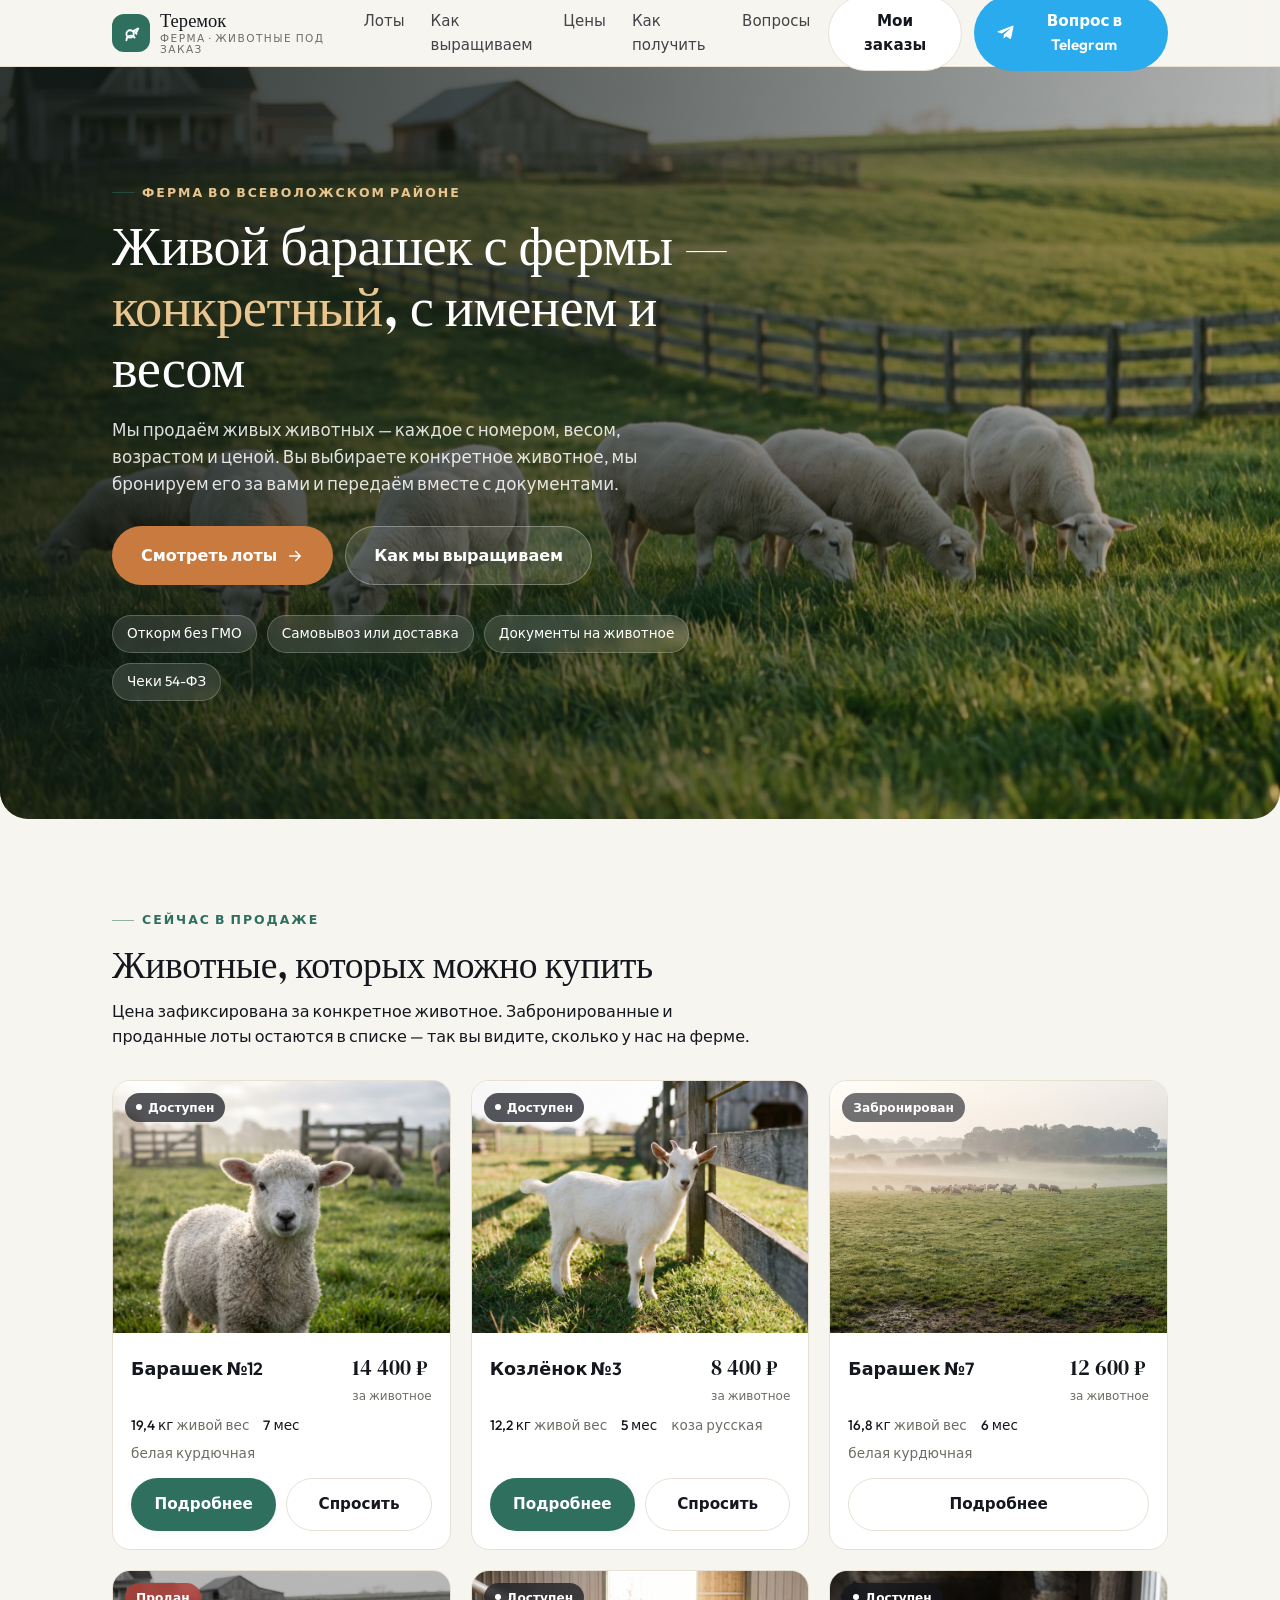
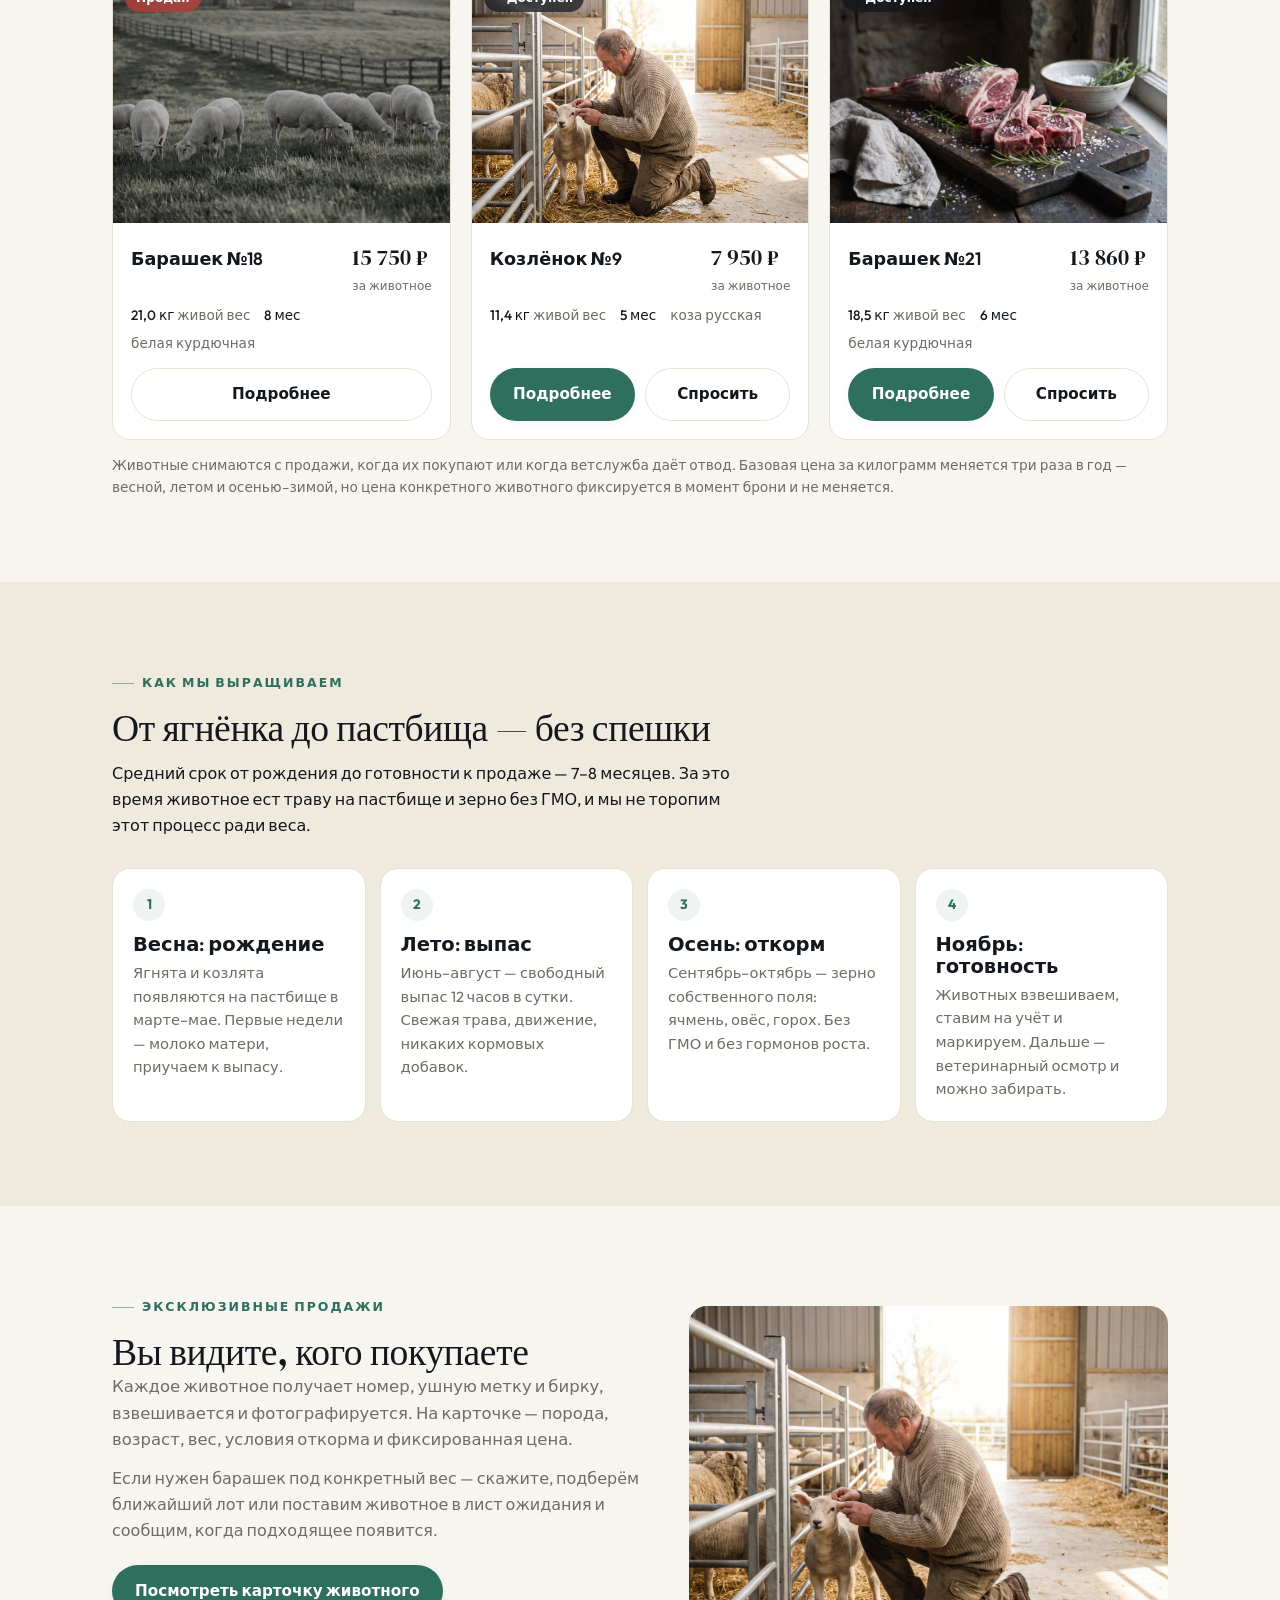
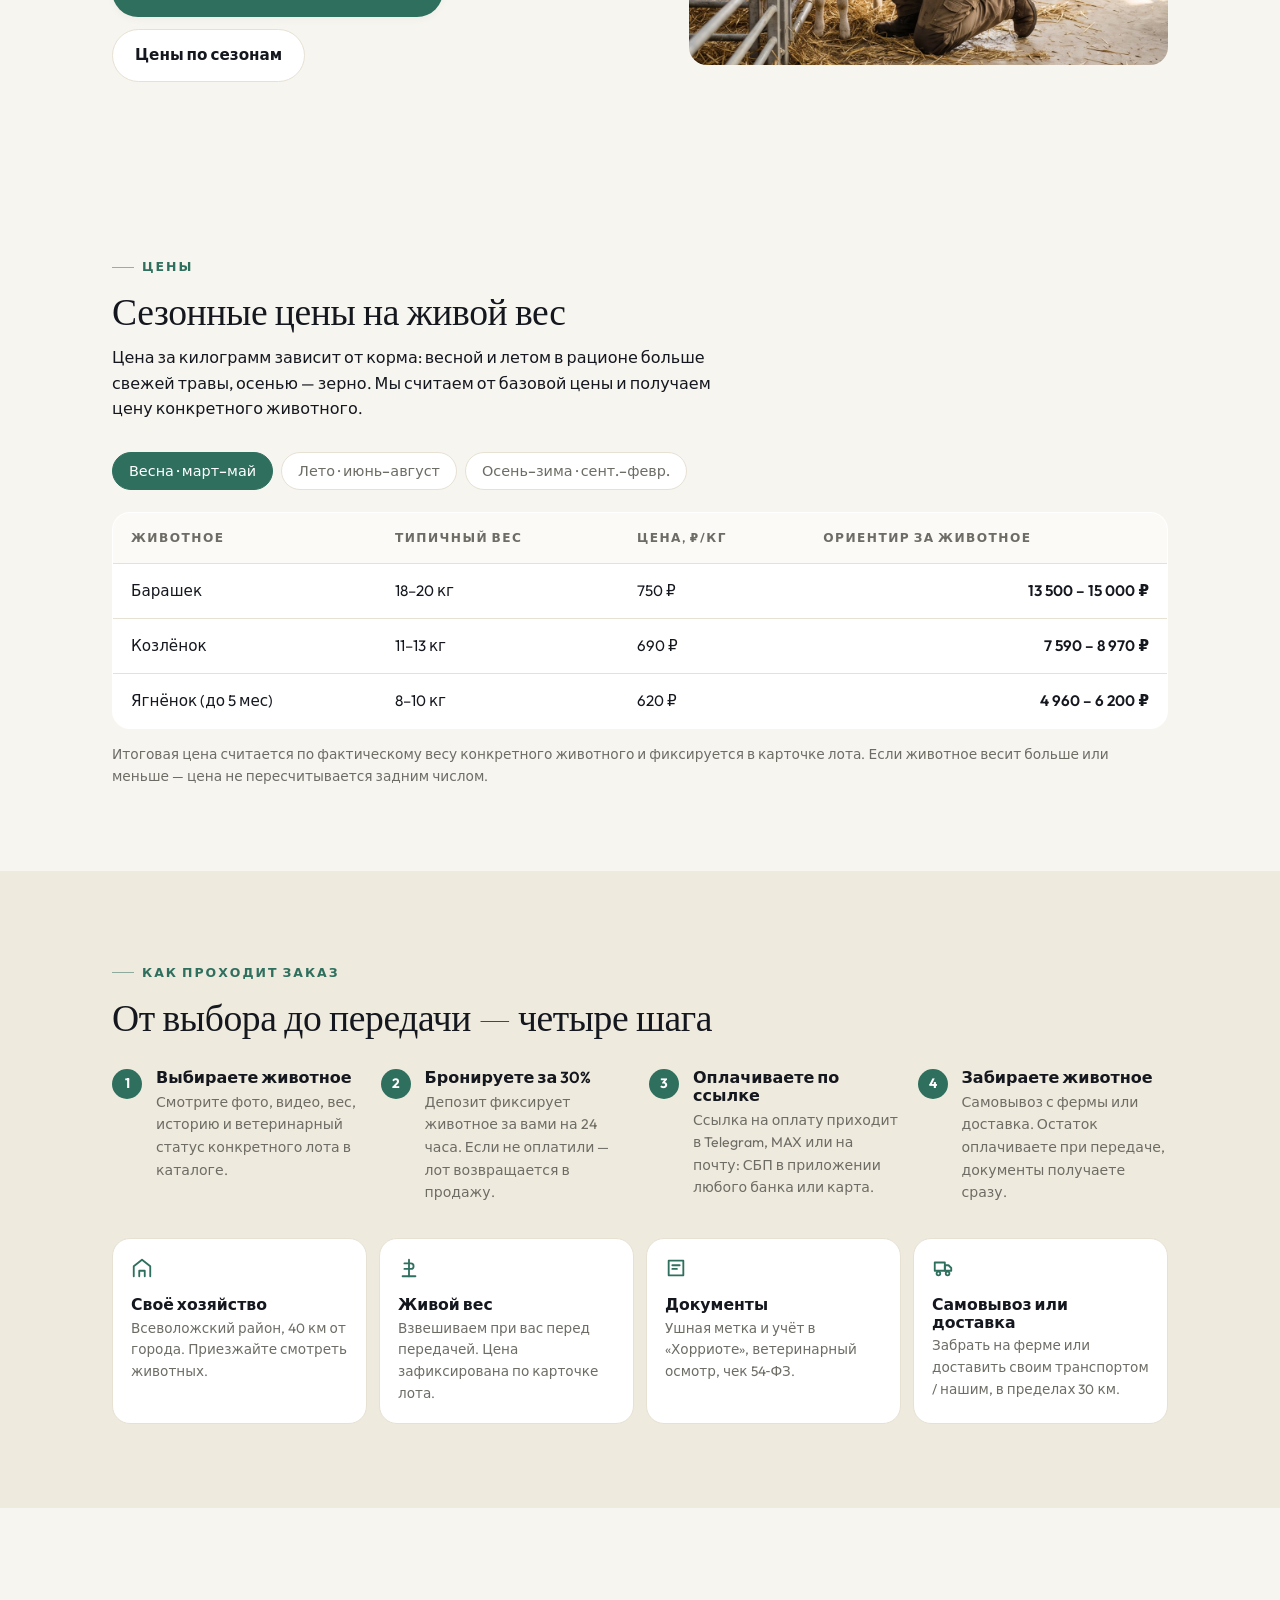
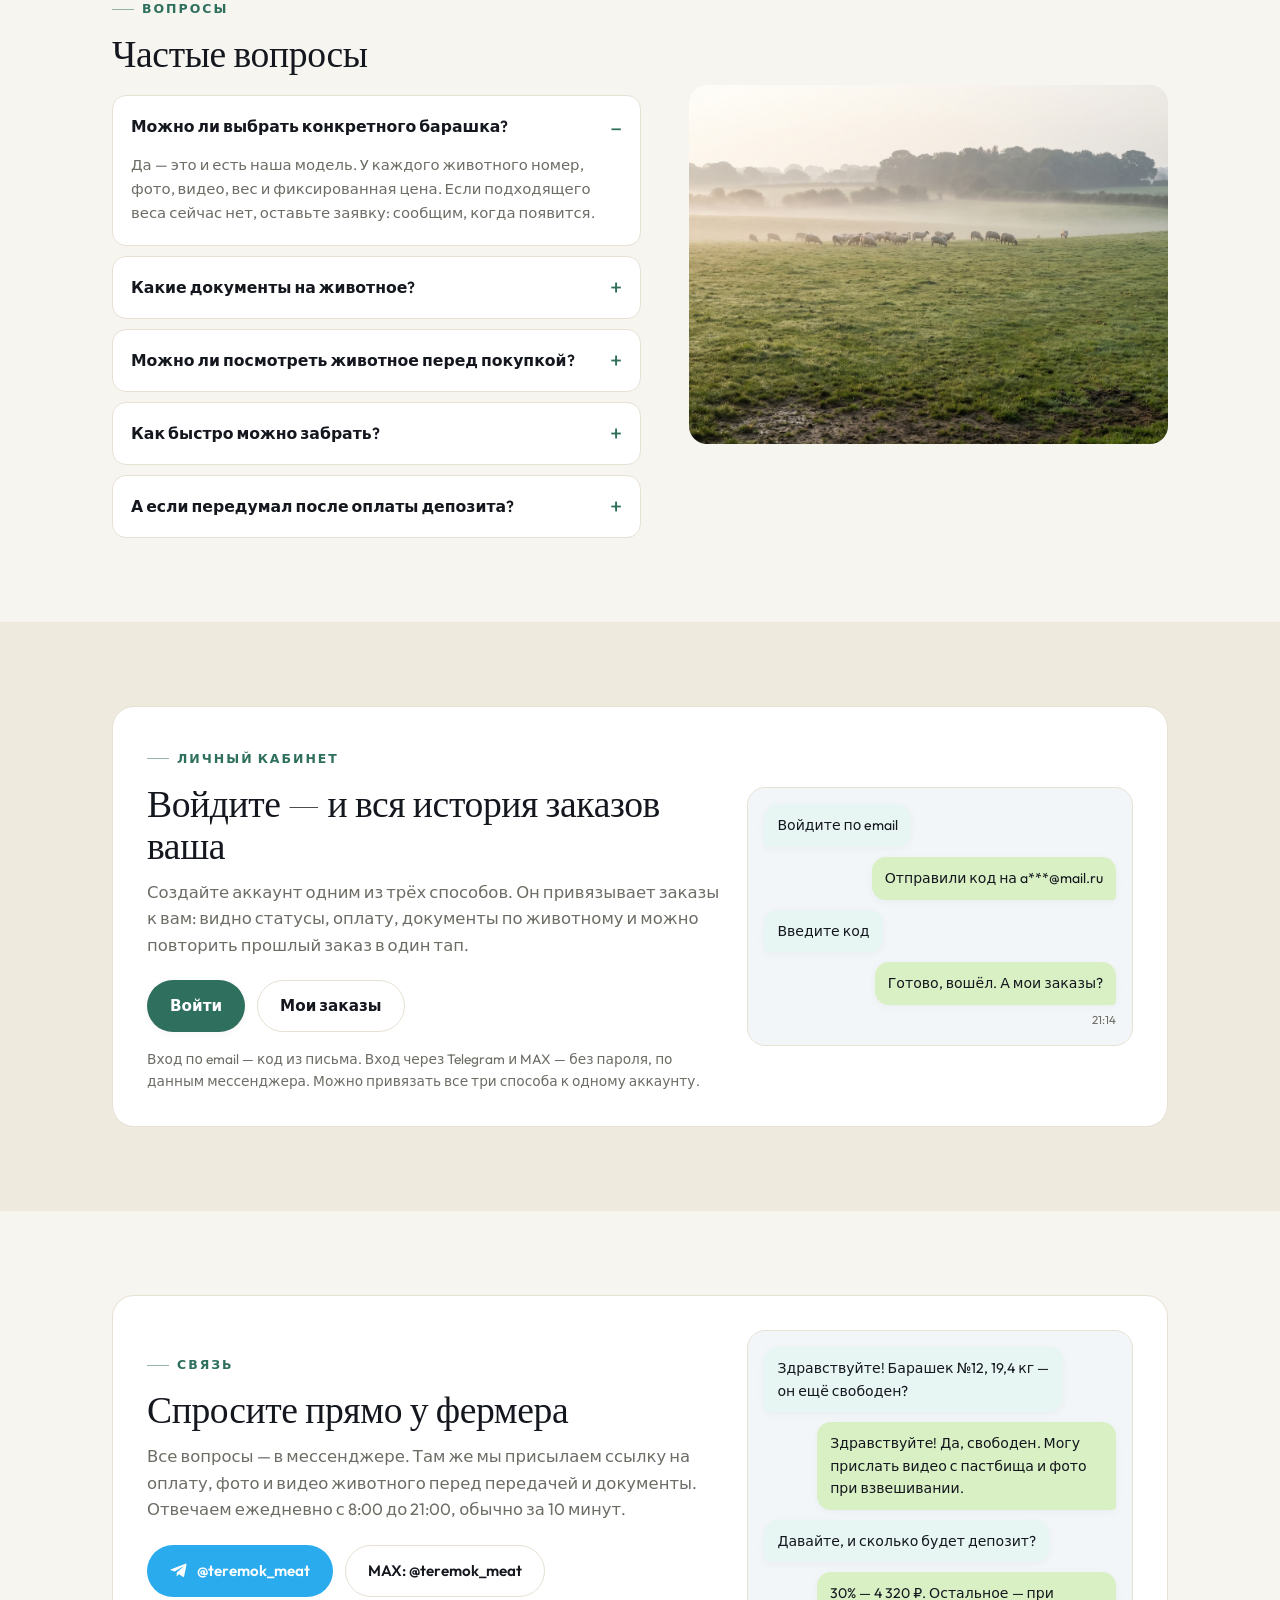
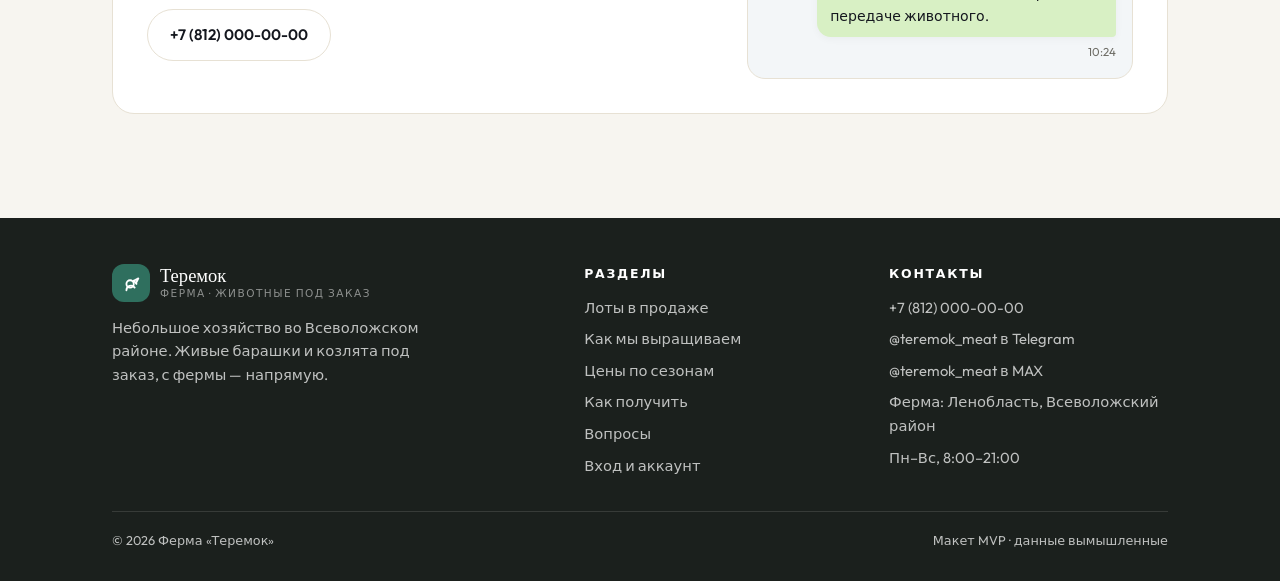
==== index.html @ ca298b1c "chore: старт проекта «Ферма Теремок» - клиентский макет MVP v0.2: витрина живых животных, карточка л" ====
<!DOCTYPE html>
<html lang="ru">
<head>
<meta charset="utf-8">
<meta name="viewport" content="width=device-width, initial-scale=1">
<title>Ферма «Теремок» — живые барашки и козлята под заказ</title>
<link rel="preconnect" href="https://fonts.googleapis.com">
<link rel="preconnect" href="https://fonts.gstatic.com" crossorigin>
<link href="https://fonts.googleapis.com/css2?family=DM+Serif+Display&family=Outfit:wght@400;500;600;700&display=swap" rel="stylesheet">
<link rel="stylesheet" href="assets/styles.css">
</head>
<body>

<header class="header">
  <div class="container header__inner">
    <a class="logo" href="index.html">
      <span class="logo__mark">
        <svg viewBox="0 0 24 24" fill="none" stroke="currentColor" stroke-width="2" stroke-linecap="round" stroke-linejoin="round"><path d="M7 20a5 5 0 0 1 9-3"/><path d="M11 17a4 4 0 1 0 0-8 4 4 0 0 0 0 8Z"/><path d="M15 9.5 20 7l-2 4"/><path d="M15 9.5 18 13"/></svg>
      </span>
      <span class="logo__text">Теремок<span>ферма · животные под заказ</span></span>
    </a>
    <nav class="nav">
      <a href="#lots">Лоты</a>
      <a href="#how">Как выращиваем</a>
      <a href="#prices">Цены</a>
      <a href="#delivery">Как получить</a>
      <a href="#faq">Вопросы</a>
    </nav>
    <div class="header__cta">
      <a class="btn btn-outline" href="account.html">Мои заказы</a>
      <a class="btn btn-tg" href="#tg">
        <svg viewBox="0 0 24 24" fill="currentColor"><path d="M21.9 4.3 18.8 19c-.2 1-.9 1.3-1.8.8l-4.9-3.6-2.4 2.3c-.3.3-.5.5-1 .5l.4-4.9 8.9-8c.4-.3-.1-.5-.6-.2L6.2 12.7 1.4 11c-1-.3-1-1 .2-1.5l19-7.3c.9-.3 1.6.2 1.3 2.1Z"/></svg>
        Вопрос в Telegram
      </a>
    </div>
    <button class="burger" id="burger" aria-label="Меню">
      <svg viewBox="0 0 24 24" fill="none" stroke="currentColor" stroke-width="2" stroke-linecap="round"><path d="M4 7h16M4 12h16M4 17h16"/></svg>
    </button>
  </div>
  <div class="mobile-nav" id="mobileNav">
    <div class="container">
      <a href="#lots">Лоты</a>
      <a href="#how">Как выращиваем</a>
      <a href="#prices">Цены</a>
      <a href="#delivery">Как получить</a>
      <a href="#faq">Вопросы</a>
      <a href="login.html">Войти</a>
      <a href="account.html">Мои заказы</a>
      <a class="btn btn-tg btn-block" href="#tg">Задать вопрос в Telegram</a>
    </div>
  </div>
</header>

<section class="hero">
  <img class="hero__img" src="assets/hero-pasture.jpg" alt="Отара на пастбище в золотой час">
  <div class="container">
    <div class="hero__inner">
      <span class="eyebrow" style="color:#e9c58f">Ферма во Всеволожском районе</span>
      <h1>Живой барашек с фермы — <em>конкретный</em>, с именем и весом</h1>
      <p>Мы продаём живых животных — каждое с номером, весом, возрастом и ценой. Вы выбираете конкретное животное, мы бронируем его за вами и передаём вместе с документами.</p>
      <div class="hero__actions">
        <a class="btn btn-terra btn-lg" href="#lots">
          Смотреть лоты
          <svg viewBox="0 0 24 24" fill="none" stroke="currentColor" stroke-width="2" stroke-linecap="round" stroke-linejoin="round"><path d="M5 12h14M13 6l6 6-6 6"/></svg>
        </a>
        <a class="btn btn-outline btn-lg" style="background:rgba(255,255,255,.12);border-color:rgba(255,255,255,.3);color:#fff" href="#how">Как мы выращиваем</a>
      </div>
      <div class="hero__facts">
        <span class="hero__fact">Откорм без ГМО</span>
        <span class="hero__fact">Самовывоз или доставка</span>
        <span class="hero__fact">Документы на животное</span>
        <span class="hero__fact">Чеки 54-ФЗ</span>
      </div>
    </div>
  </div>
</section>

<section class="section" id="lots">
  <div class="container">
    <div class="section-head">
      <span class="eyebrow">Сейчас в продаже</span>
      <h2>Животные, которых можно купить</h2>
      <p>Цена зафиксирована за конкретное животное. Забронированные и проданные лоты остаются в списке — так вы видите, сколько у нас на ферме.</p>
    </div>

    <div class="lots">
      <!-- Лот 1 -->
      <article class="lot-card">
        <div class="lot-card__media">
          <img src="assets/lot-lamb.jpg" alt="Барашек №12 на пастбище" loading="lazy">
          <span class="badge badge--dark"><span class="badge__dot"></span>Доступен</span>
        </div>
        <div class="lot-card__body">
          <div class="lot-card__title">
            <h3>Барашек №12</h3>
            <div class="lot-card__price">14 400 ₽<small>за животное</small></div>
          </div>
          <div class="lot-card__meta">
            <span><b>19,4 кг</b> живой вес</span>
            <span><b>7 мес</b></span>
            <span>белая курдючная</span>
          </div>
          <div class="lot-card__foot">
            <a class="btn btn-primary" href="lot.html">Подробнее</a>
            <a class="btn btn-outline" href="#tg">Спросить</a>
          </div>
        </div>
      </article>

      <!-- Лот 2 -->
      <article class="lot-card">
        <div class="lot-card__media">
          <img src="assets/lot-goat.jpg" alt="Козлёнок №3 у забора" loading="lazy">
          <span class="badge badge--dark"><span class="badge__dot"></span>Доступен</span>
        </div>
        <div class="lot-card__body">
          <div class="lot-card__title">
            <h3>Козлёнок №3</h3>
            <div class="lot-card__price">8 400 ₽<small>за животное</small></div>
          </div>
          <div class="lot-card__meta">
            <span><b>12,2 кг</b> живой вес</span>
            <span><b>5 мес</b></span>
            <span>коза русская</span>
          </div>
          <div class="lot-card__foot">
            <a class="btn btn-primary" href="lot.html">Подробнее</a>
            <a class="btn btn-outline" href="#tg">Спросить</a>
          </div>
        </div>
      </article>

      <!-- Лот 3 -->
      <article class="lot-card">
        <div class="lot-card__media">
          <img src="assets/farm-landscape.jpg" alt="Отара вдали на пастбище" loading="lazy">
          <span class="badge badge--dark" style="background:rgba(20,23,30,.6)">Забронирован</span>
        </div>
        <div class="lot-card__body">
          <div class="lot-card__title">
            <h3>Барашек №7</h3>
            <div class="lot-card__price">12 600 ₽<small>за животное</small></div>
          </div>
          <div class="lot-card__meta">
            <span><b>16,8 кг</b> живой вес</span>
            <span><b>6 мес</b></span>
            <span>белая курдючная</span>
          </div>
          <div class="lot-card__foot">
            <a class="btn btn-outline" href="lot.html">Подробнее</a>
          </div>
        </div>
      </article>

      <!-- Лот 4 -->
      <article class="lot-card is-sold">
        <div class="lot-card__media">
          <img src="assets/hero-pasture.jpg" alt="Отара на закате" loading="lazy">
          <span class="badge badge--dark" style="background:rgba(176,64,58,.85)">Продан</span>
        </div>
        <div class="lot-card__body">
          <div class="lot-card__title">
            <h3>Барашек №18</h3>
            <div class="lot-card__price">15 750 ₽<small>за животное</small></div>
          </div>
          <div class="lot-card__meta">
            <span><b>21,0 кг</b> живой вес</span>
            <span><b>8 мес</b></span>
            <span>белая курдючная</span>
          </div>
          <div class="lot-card__foot">
            <a class="btn btn-outline" href="lot.html">Подробнее</a>
          </div>
        </div>
      </article>

      <!-- Лот 5 -->
      <article class="lot-card">
        <div class="lot-card__media">
          <img src="assets/farmer-barn.jpg" alt="Проверка козлёнка в загоне" loading="lazy">
          <span class="badge badge--dark"><span class="badge__dot"></span>Доступен</span>
        </div>
        <div class="lot-card__body">
          <div class="lot-card__title">
            <h3>Козлёнок №9</h3>
            <div class="lot-card__price">7 950 ₽<small>за животное</small></div>
          </div>
          <div class="lot-card__meta">
            <span><b>11,4 кг</b> живой вес</span>
            <span><b>5 мес</b></span>
            <span>коза русская</span>
          </div>
          <div class="lot-card__foot">
            <a class="btn btn-primary" href="lot.html">Подробнее</a>
            <a class="btn btn-outline" href="#tg">Спросить</a>
          </div>
        </div>
      </article>

      <!-- Лот 6 -->
      <article class="lot-card">
        <div class="lot-card__media">
          <img src="assets/meat-cuts.jpg" alt="Стадо на выпасе у водопоя" loading="lazy">
          <span class="badge badge--dark"><span class="badge__dot"></span>Доступен</span>
        </div>
        <div class="lot-card__body">
          <div class="lot-card__title">
            <h3>Барашек №21</h3>
            <div class="lot-card__price">13 860 ₽<small>за животное</small></div>
          </div>
          <div class="lot-card__meta">
            <span><b>18,5 кг</b> живой вес</span>
            <span><b>6 мес</b></span>
            <span>белая курдючная</span>
          </div>
          <div class="lot-card__foot">
            <a class="btn btn-primary" href="lot.html">Подробнее</a>
            <a class="btn btn-outline" href="#tg">Спросить</a>
          </div>
        </div>
      </article>
    </div>

    <p class="price-note">Животные снимаются с продажи, когда их покупают или когда ветслужба даёт отвод. Базовая цена за килограмм меняется три раза в год — весной, летом и осенью–зимой, но цена конкретного животного фиксируется в момент брони и не меняется.</p>
  </div>
</section>

<section class="section" id="how" style="background:var(--cream-deep)">
  <div class="container">
    <div class="section-head">
      <span class="eyebrow">Как мы выращиваем</span>
      <h2>От ягнёнка до пастбища — без спешки</h2>
      <p>Средний срок от рождения до готовности к продаже — 7–8 месяцев. За это время животное ест траву на пастбище и зерно без ГМО, и мы не торопим этот процесс ради веса.</p>
    </div>

    <div class="steps">
      <div class="step">
        <div class="step__num">1</div>
        <h3>Весна: рождение</h3>
        <p>Ягнята и козлята появляются на пастбище в марте–мае. Первые недели — молоко матери, приучаем к выпасу.</p>
      </div>
      <div class="step">
        <div class="step__num">2</div>
        <h3>Лето: выпас</h3>
        <p>Июнь–август — свободный выпас 12 часов в сутки. Свежая трава, движение, никаких кормовых добавок.</p>
      </div>
      <div class="step">
        <div class="step__num">3</div>
        <h3>Осень: откорм</h3>
        <p>Сентябрь–октябрь — зерно собственного поля: ячмень, овёс, горох. Без ГМО и без гормонов роста.</p>
      </div>
      <div class="step">
        <div class="step__num">4</div>
        <h3>Ноябрь: готовность</h3>
        <p>Животных взвешиваем, ставим на учёт и маркируем. Дальше — ветеринарный осмотр и можно забирать.</p>
      </div>
    </div>
  </div>
</section>

<section class="section">
  <div class="container split">
    <div>
      <span class="eyebrow">Эксклюзивные продажи</span>
      <h2>Вы видите, кого покупаете</h2>
      <p class="lead">Каждое животное получает номер, ушную метку и бирку, взвешивается и фотографируется. На карточке — порода, возраст, вес, условия откорма и фиксированная цена.</p>
      <p class="muted">Если нужен барашек под конкретный вес — скажите, подберём ближайший лот или поставим животное в лист ожидания и сообщим, когда подходящее появится.</p>
      <div style="display:flex;gap:12px;flex-wrap:wrap;margin-top:22px">
        <a class="btn btn-primary" href="lot.html">Посмотреть карточку животного</a>
        <a class="btn btn-outline" href="#prices">Цены по сезонам</a>
      </div>
    </div>
    <div class="split--media">
      <img src="assets/farmer-barn.jpg" alt="Проверка животного в загоне">
    </div>
  </div>
</section>

<section class="section" id="prices">
  <div class="container">
    <div class="section-head">
      <span class="eyebrow">Цены</span>
      <h2>Сезонные цены на живой вес</h2>
      <p>Цена за килограмм зависит от корма: весной и летом в рационе больше свежей травы, осенью — зерно. Мы считаем от базовой цены и получаем цену конкретного животного.</p>
    </div>

    <div class="seasons" role="tablist">
      <button role="tab" aria-selected="true" data-season="spring">Весна · март–май</button>
      <button role="tab" aria-selected="false" data-season="summer">Лето · июнь–август</button>
      <button role="tab" aria-selected="false" data-season="winter">Осень–зима · сент.–февр.</button>
    </div>

    <table class="price-table" id="priceTable">
      <thead>
        <tr><th>Животное</th><th>Типичный вес</th><th>Цена, ₽/кг</th><th>Ориентир за животное</th></tr>
      </thead>
      <tbody></tbody>
    </table>
    <p class="price-note">Итоговая цена считается по фактическому весу конкретного животного и фиксируется в карточке лота. Если животное весит больше или меньше — цена не пересчитывается задним числом.</p>
  </div>
</section>

<section class="section" id="delivery" style="background:var(--cream-deep)">
  <div class="container">
    <div class="section-head">
      <span class="eyebrow">Как проходит заказ</span>
      <h2>От выбора до передачи — четыре шага</h2>
    </div>
    <div class="order-steps">
      <div class="ostep">
        <h3>Выбираете животное</h3>
        <p>Смотрите фото, видео, вес, историю и ветеринарный статус конкретного лота в каталоге.</p>
      </div>
      <div class="ostep">
        <h3>Бронируете за 30%</h3>
        <p>Депозит фиксирует животное за вами на 24 часа. Если не оплатили — лот возвращается в продажу.</p>
      </div>
      <div class="ostep">
        <h3>Оплачиваете по ссылке</h3>
        <p>Ссылка на оплату приходит в Telegram, MAX или на почту: СБП в приложении любого банка или карта.</p>
      </div>
      <div class="ostep">
        <h3>Забираете животное</h3>
        <p>Самовывоз с фермы или доставка. Остаток оплачиваете при передаче, документы получаете сразу.</p>
      </div>
    </div>

    <div class="features" style="margin-top:34px">
      <div class="feature">
        <svg viewBox="0 0 24 24" fill="none" stroke="currentColor" stroke-width="2" stroke-linecap="round" stroke-linejoin="round"><path d="M3 21V10l9-7 9 7v11"/><path d="M9 21v-6h6v6"/></svg>
        <h3>Своё хозяйство</h3>
        <p>Всеволожский район, 40 км от города. Приезжайте смотреть животных.</p>
      </div>
      <div class="feature">
        <svg viewBox="0 0 24 24" fill="none" stroke="currentColor" stroke-width="2" stroke-linecap="round" stroke-linejoin="round"><path d="M12 3v18M7 7h7a3 3 0 0 1 0 6H7"/><path d="M5 21h14"/></svg>
        <h3>Живой вес</h3>
        <p>Взвешиваем при вас перед передачей. Цена зафиксирована по карточке лота.</p>
      </div>
      <div class="feature">
        <svg viewBox="0 0 24 24" fill="none" stroke="currentColor" stroke-width="2" stroke-linecap="round" stroke-linejoin="round"><path d="M4 4h16v16H4z"/><path d="M8 9h8M8 13h5"/></svg>
        <h3>Документы</h3>
        <p>Ушная метка и учёт в «Хорриоте», ветеринарный осмотр, чек 54‑ФЗ.</p>
      </div>
      <div class="feature">
        <svg viewBox="0 0 24 24" fill="none" stroke="currentColor" stroke-width="2" stroke-linecap="round" stroke-linejoin="round"><path d="M3 6h11v9H3z"/><path d="M14 9h4l3 3v3h-7z"/><circle cx="7" cy="18" r="2"/><circle cx="17" cy="18" r="2"/></svg>
        <h3>Самовывоз или доставка</h3>
        <p>Забрать на ферме или доставить своим транспортом / нашим, в пределах 30 км.</p>
      </div>
    </div>
  </div>
</section>

<section class="section" id="faq">
  <div class="container split">
    <div>
      <span class="eyebrow">Вопросы</span>
      <h2>Частые вопросы</h2>
      <div class="faq" style="margin-top:20px">
        <details open>
          <summary>Можно ли выбрать конкретного барашка?</summary>
          <p>Да — это и есть наша модель. У каждого животного номер, фото, видео, вес и фиксированная цена. Если подходящего веса сейчас нет, оставьте заявку: сообщим, когда появится.</p>
        </details>
        <details>
          <summary>Какие документы на животное?</summary>
          <p>Ушная метка и запись в системе «Хорриот» — это обязательный учёт. Дополнительно оформляем ветеринарные сопроводительные документы, если они нужны именно вам: при продаже юридическому лицу или при перевозке. Всё готовим заранее и выдаём вместе с животным.</p>
        </details>
        <details>
          <summary>Можно ли посмотреть животное перед покупкой?</summary>
          <p>Да, и мы это советуем. Приезжайте на ферму во Всеволожском районе или попросите видео с боков и с весами — пришлём в Telegram или MAX.</p>
        </details>
        <details>
          <summary>Как быстро можно забрать?</summary>
          <p>Обычно животное готово к передаче в течение 2–3 дней после брони. Если нужен конкретный день, договариваемся заранее при оформлении.</p>
        </details>
        <details>
          <summary>А если передумал после оплаты депозита?</summary>
          <p>Депозит возвращается полностью, если животное не передано в согласованный срок. Если передумал раньше — просто не оплачивайте депозит, броня снимется через 24 часа.</p>
        </details>
      </div>
    </div>
    <div class="split--media">
      <img src="assets/farm-landscape.jpg" alt="Отара на пастбище">
    </div>
  </div>
</section>

<section class="section" id="login" style="background:var(--cream-deep)">
  <div class="container">
    <div class="tg-card">
      <div>
        <span class="eyebrow">Личный кабинет</span>
        <h2>Войдите — и вся история заказов ваша</h2>
        <p class="lead" style="margin-top:12px">Создайте аккаунт одним из трёх способов. Он привязывает заказы к вам: видно статусы, оплату, документы по животному и можно повторить прошлый заказ в один тап.</p>
        <div style="display:flex;gap:12px;flex-wrap:wrap;margin-top:22px">
          <a class="btn btn-primary" href="login.html">Войти</a>
          <a class="btn btn-outline" href="account.html">Мои заказы</a>
        </div>
        <p class="small muted" style="margin-top:16px">Вход по email — код из письма. Вход через Telegram и MAX — без пароля, по данным мессенджера. Можно привязать все три способа к одному аккаунту.</p>
      </div>
      <div class="tg-chat">
        <div class="tg-bubble tg-bubble--in">Войдите по email</div>
        <div class="tg-bubble tg-bubble--out">Отправили код на a***@mail.ru</div>
        <div class="tg-bubble tg-bubble--in">Введите код</div>
        <div class="tg-bubble tg-bubble--out">Готово, вошёл. А мои заказы?</div>
        <div class="tg-chat__time">21:14</div>
      </div>
    </div>
  </div>
</section>

<section class="section" id="tg">
  <div class="container">
    <div class="tg-card">
      <div>
        <span class="eyebrow">Связь</span>
        <h2>Спросите прямо у фермера</h2>
        <p class="lead" style="margin-top:12px">Все вопросы — в мессенджере. Там же мы присылаем ссылку на оплату, фото и видео животного перед передачей и документы. Отвечаем ежедневно с 8:00 до 21:00, обычно за 10 минут.</p>
        <div style="display:flex;gap:12px;flex-wrap:wrap;margin-top:22px">
          <a class="btn btn-tg" href="#">
            <svg viewBox="0 0 24 24" fill="currentColor"><path d="M21.9 4.3 18.8 19c-.2 1-.9 1.3-1.8.8l-4.9-3.6-2.4 2.3c-.3.3-.5.5-1 .5l.4-4.9 8.9-8c.4-.3-.1-.5-.6-.2L6.2 12.7 1.4 11c-1-.3-1-1 .2-1.5l19-7.3c.9-.3 1.6.2 1.3 2.1Z"/></svg>
            @teremok_meat
          </a>
          <a class="btn btn-outline" href="#">MAX: @teremok_meat</a>
          <a class="btn btn-outline" href="tel:+78120000000">+7 (812) 000-00-00</a>
        </div>
      </div>
      <div class="tg-chat">
        <div class="tg-bubble tg-bubble--in">Здравствуйте! Барашек №12, 19,4 кг — он ещё свободен?</div>
        <div class="tg-bubble tg-bubble--out">Здравствуйте! Да, свободен. Могу прислать видео с пастбища и фото при взвешивании.</div>
        <div class="tg-bubble tg-bubble--in">Давайте, и сколько будет депозит?</div>
        <div class="tg-bubble tg-bubble--out">30% — 4 320 ₽. Остальное — при передаче животного.</div>
        <div class="tg-chat__time">10:24</div>
      </div>
    </div>
  </div>
</section>

<footer class="footer">
  <div class="container">
    <div class="footer__grid">
      <div>
        <div class="logo" style="margin-bottom:14px">
          <span class="logo__mark">
            <svg viewBox="0 0 24 24" fill="none" stroke="currentColor" stroke-width="2" stroke-linecap="round" stroke-linejoin="round"><path d="M7 20a5 5 0 0 1 9-3"/><path d="M11 17a4 4 0 1 0 0-8 4 4 0 0 0 0 8Z"/><path d="M15 9.5 20 7l-2 4"/><path d="M15 9.5 18 13"/></svg>
          </span>
          <span class="logo__text">Теремок<span>ферма · животные под заказ</span></span>
        </div>
        <p style="max-width:34ch;font-size:.92rem">Небольшое хозяйство во Всеволожском районе. Живые барашки и козлята под заказ, с фермы — напрямую.</p>
      </div>
      <div>
        <h4>Разделы</h4>
        <ul>
          <li><a href="#lots">Лоты в продаже</a></li>
          <li><a href="#how">Как мы выращиваем</a></li>
          <li><a href="#prices">Цены по сезонам</a></li>
          <li><a href="#delivery">Как получить</a></li>
          <li><a href="#faq">Вопросы</a></li>
          <li><a href="login.html">Вход и аккаунт</a></li>
        </ul>
      </div>
      <div>
        <h4>Контакты</h4>
        <ul>
          <li><a href="tel:+78120000000">+7 (812) 000-00-00</a></li>
          <li><a href="#tg">@teremok_meat в Telegram</a></li>
          <li><a href="#tg">@teremok_meat в MAX</a></li>
          <li>Ферма: Ленобласть, Всеволожский район</li>
          <li>Пн–Вс, 8:00–21:00</li>
        </ul>
      </div>
    </div>
    <div class="footer__bottom">
      <span>© 2026 Ферма «Теремок»</span>
      <span>Макет MVP · данные вымышленные</span>
    </div>
  </div>
</footer>

<script src="assets/app.js"></script>
</body>
</html>
---- assets/styles.css ----
/* Ферма «Теремок» — клиентский макет MVP */

:root {
  --cream: #f7f5f0;
  --cream-deep: #efeade;
  --paper: #ffffff;
  --ink: #14171e;
  --muted: #6d6c65;
  --line: #e7e1d4;
  --green: #2f6f5e;
  --green-ink: #245748;
  --green-soft: rgba(47, 111, 94, 0.08);
  --terra: #c97b3f;
  --terra-soft: rgba(201, 123, 63, 0.12);
  --red: #b0403a;
  --red-soft: rgba(176, 64, 58, 0.1);
  --radius: 18px;
  --shadow-sm: 0 2px 8px rgba(20, 23, 30, 0.04);
  --shadow-md: 0 10px 30px -12px rgba(20, 23, 30, 0.18);
  --font: "Outfit", ui-sans-serif, system-ui, sans-serif;
  --serif: "DM Serif Display", Georgia, serif;
}

* { box-sizing: border-box; }

html { -webkit-text-size-adjust: 100%; scroll-behavior: smooth; }

body {
  margin: 0;
  background: var(--cream);
  color: var(--ink);
  font-family: var(--font);
  font-size: 16px;
  line-height: 1.6;
  overflow-x: hidden;
}

img { max-width: 100%; display: block; }

a { color: inherit; text-decoration: none; }

h1, h2, h3 { font-family: var(--serif); font-weight: 400; line-height: 1.12; margin: 0; letter-spacing: -0.01em; }
h1 { font-size: clamp(2rem, 5.2vw, 3.4rem); }
h2 { font-size: clamp(1.55rem, 3.4vw, 2.35rem); }
h3 { font-size: 1.22rem; font-family: var(--font); font-weight: 600; letter-spacing: 0; }

p { margin: 0 0 14px; }
p:last-child { margin-bottom: 0; }

.container { width: 100%; max-width: 1120px; margin: 0 auto; padding: 0 20px; }
@media (min-width: 768px) { .container { padding: 0 32px; } }

.section { padding: 52px 0; }
@media (min-width: 768px) { .section { padding: 84px 0; } }
.section--tight { padding: 34px 0; }

.eyebrow {
  display: inline-flex; align-items: center; gap: 8px;
  font-size: 0.78rem; letter-spacing: 0.16em; text-transform: uppercase;
  color: var(--green); font-weight: 600; margin-bottom: 14px;
}
.eyebrow::before { content: ""; width: 22px; height: 1px; background: var(--green); opacity: 0.5; }

.lead { color: var(--muted); font-size: 1.03rem; max-width: 58ch; }
.muted { color: var(--muted); }
.small { font-size: 0.86rem; }

.section-head { max-width: 640px; margin-bottom: 30px; }
.section-head p { margin-top: 12px; }

/* ---------- Кнопки ---------- */
.btn {
  display: inline-flex; align-items: center; justify-content: center; gap: 9px;
  padding: 13px 22px; border-radius: 999px; border: 1px solid transparent;
  font-family: var(--font); font-size: 0.95rem; font-weight: 600;
  cursor: pointer; transition: all 0.2s ease; text-align: center;
}
.btn svg { width: 18px; height: 18px; flex: none; }
.btn-primary { background: var(--green); color: #fff; box-shadow: var(--shadow-sm); }
.btn-primary:hover { background: var(--green-ink); transform: translateY(-1px); box-shadow: var(--shadow-md); }
.btn-terra { background: var(--terra); color: #fff; }
.btn-terra:hover { background: #b06d38; transform: translateY(-1px); }
.btn-outline { border-color: var(--line); background: var(--paper); color: var(--ink); }
.btn-outline:hover { border-color: var(--green); color: var(--green); }
.btn-tg { background: #2AABEE; color: #fff; }
.btn-tg:hover { background: #1d93d4; transform: translateY(-1px); }
.btn-lg { padding: 16px 28px; font-size: 1rem; }
.btn-block { width: 100%; }
.btn:disabled { opacity: 0.45; cursor: not-allowed; transform: none !important; }

/* ---------- Шапка ---------- */
.header {
  position: sticky; top: 0; z-index: 60;
  background: rgba(247, 245, 240, 0.88);
  backdrop-filter: blur(12px);
  border-bottom: 1px solid var(--line);
}
.header__inner { display: flex; align-items: center; gap: 18px; height: 66px; }
.logo { display: flex; align-items: center; gap: 10px; margin-right: auto; }
.logo__mark {
  width: 38px; height: 38px; border-radius: 12px; flex: none;
  background: var(--green); color: #fff; display: grid; place-items: center;
}
.logo__mark svg { width: 22px; height: 22px; }
.logo__text { font-family: var(--serif); font-size: 1.16rem; line-height: 1; }
.logo__text span { display: block; font-family: var(--font); font-size: 0.66rem; letter-spacing: 0.14em; text-transform: uppercase; color: var(--muted); margin-top: 3px; }
.nav { display: none; gap: 26px; font-size: 0.94rem; font-weight: 500; }
.nav a { color: var(--ink); opacity: 0.8; transition: opacity 0.2s; }
.nav a:hover { opacity: 1; color: var(--green); }
.header__cta { display: none; }
.burger {
  display: grid; place-items: center; width: 42px; height: 42px;
  border-radius: 12px; border: 1px solid var(--line); background: var(--paper); cursor: pointer;
}
.burger svg { width: 20px; height: 20px; }
@media (min-width: 900px) {
  .nav { display: flex; }
  .header__cta { display: flex; align-items: center; gap: 12px; }
  .burger { display: none; }
}
.mobile-nav { display: none; border-top: 1px solid var(--line); background: var(--cream); padding: 10px 0 18px; }
.mobile-nav.open { display: block; }
.mobile-nav a { display: block; padding: 11px 0; font-weight: 500; border-bottom: 1px solid var(--line); }
.mobile-nav .btn { margin-top: 14px; }

/* ---------- Hero ---------- */
.hero { position: relative; overflow: hidden; border-radius: 0 0 28px 28px; }
.hero__img { position: absolute; inset: 0; width: 100%; height: 100%; object-fit: cover; }
.hero::after {
  content: ""; position: absolute; inset: 0;
  background: linear-gradient(100deg, rgba(12, 20, 17, 0.86) 0%, rgba(12, 20, 17, 0.62) 45%, rgba(12, 20, 17, 0.25) 100%);
}
.hero__inner { position: relative; z-index: 2; padding: 74px 0 84px; max-width: 660px; color: #fff; }
.hero h1 { color: #fff; }
.hero h1 em { font-style: normal; color: #e9c58f; }
.hero p { color: rgba(255, 255, 255, 0.86); font-size: 1.05rem; margin: 18px 0 28px; max-width: 50ch; }
.hero__actions { display: flex; flex-wrap: wrap; gap: 12px; }
.hero__facts { display: flex; flex-wrap: wrap; gap: 10px; margin-top: 30px; }
.hero__fact {
  background: rgba(255, 255, 255, 0.12); border: 1px solid rgba(255, 255, 255, 0.22);
  padding: 7px 14px; border-radius: 999px; font-size: 0.85rem; backdrop-filter: blur(6px);
}
@media (min-width: 768px) { .hero__inner { padding: 108px 0 118px; } }

/* ---------- Карточки лотов ---------- */
.lots { display: grid; gap: 20px; grid-template-columns: 1fr; }
@media (min-width: 620px) { .lots { grid-template-columns: repeat(2, 1fr); } }
@media (min-width: 980px) { .lots { grid-template-columns: repeat(3, 1fr); } }

.lot-card {
  background: var(--paper); border: 1px solid var(--line); border-radius: var(--radius);
  overflow: hidden; display: flex; flex-direction: column;
  transition: transform 0.2s ease, box-shadow 0.2s ease;
}
.lot-card:hover { transform: translateY(-4px); box-shadow: var(--shadow-md); }
.lot-card__media { position: relative; aspect-ratio: 4 / 3; background: var(--cream-deep); overflow: hidden; }
.lot-card__media img { width: 100%; height: 100%; object-fit: cover; }
.lot-card__body { padding: 18px; display: flex; flex-direction: column; gap: 10px; flex: 1; }
.lot-card__title { display: flex; align-items: baseline; justify-content: space-between; gap: 12px; }
.lot-card__title h3 { font-size: 1.1rem; }
.lot-card__price { font-family: var(--serif); font-size: 1.35rem; white-space: nowrap; }
.lot-card__price small { font-family: var(--font); font-size: 0.75rem; color: var(--muted); display: block; text-align: right; }
.lot-card__meta { display: flex; flex-wrap: wrap; gap: 6px 14px; font-size: 0.85rem; color: var(--muted); }
.lot-card__meta b { color: var(--ink); font-weight: 500; }
.lot-card__foot { margin-top: auto; padding-top: 4px; display: flex; align-items: center; gap: 10px; }
.lot-card__foot .btn { flex: 1; }

.badge {
  display: inline-flex; align-items: center; gap: 6px;
  padding: 5px 11px; border-radius: 999px; font-size: 0.76rem; font-weight: 600;
  background: var(--green-soft); color: var(--green);
}
.badge--terra { background: var(--terra-soft); color: #9c5c26; }
.badge--muted { background: #efece4; color: var(--muted); }
.badge--red { background: var(--red-soft); color: var(--red); }
.badge--dark { background: rgba(20, 23, 30, 0.72); color: #fff; backdrop-filter: blur(4px); }
.badge__dot { width: 6px; height: 6px; border-radius: 50%; background: currentColor; }
.lot-card__media .badge { position: absolute; top: 12px; left: 12px; }
.lot-card__media .badge--dark { color: #fff; }

.lot-card.is-sold .lot-card__media img { filter: grayscale(0.85) brightness(0.72); }

/* ---------- Сезоны / прайс ---------- */
.seasons { display: flex; flex-wrap: wrap; gap: 8px; margin-bottom: 22px; }
.seasons button {
  border: 1px solid var(--line); background: var(--paper); color: var(--muted);
  padding: 9px 16px; border-radius: 999px; font-family: var(--font); font-size: 0.9rem;
  font-weight: 500; cursor: pointer; transition: all 0.2s;
}
.seasons button[aria-selected="true"] { background: var(--green); border-color: var(--green); color: #fff; }
.price-table { width: 100%; border-collapse: collapse; background: var(--paper); border-radius: var(--radius); overflow: hidden; border: 1px solid var(--line); }
.price-table th, .price-table td { text-align: left; padding: 15px 18px; border-bottom: 1px solid var(--line); font-size: 0.95rem; }
.price-table th { font-size: 0.76rem; letter-spacing: 0.12em; text-transform: uppercase; color: var(--muted); font-weight: 600; background: #fbfaf7; }
.price-table tr:last-child td { border-bottom: none; }
.price-table td:last-child { text-align: right; font-weight: 600; white-space: nowrap; }
.price-note { margin-top: 14px; font-size: 0.86rem; color: var(--muted); }

/* ---------- Как выращиваем (шаги) ---------- */
.steps { display: grid; gap: 14px; grid-template-columns: 1fr; counter-reset: step; }
@media (min-width: 640px) { .steps { grid-template-columns: repeat(2, 1fr); } }
@media (min-width: 980px) { .steps { grid-template-columns: repeat(4, 1fr); } }
.step {
  background: var(--paper); border: 1px solid var(--line); border-radius: var(--radius);
  padding: 20px; position: relative;
}
.step__num {
  width: 32px; height: 32px; border-radius: 50%; background: var(--green-soft); color: var(--green);
  display: grid; place-items: center; font-size: 0.85rem; font-weight: 700; margin-bottom: 12px;
}
.step h3 { margin-bottom: 6px; }
.step p { font-size: 0.92rem; color: var(--muted); }

/* ---------- Две колонки ---------- */
.split { display: grid; gap: 28px; grid-template-columns: 1fr; align-items: center; }
@media (min-width: 900px) { .split { grid-template-columns: 1.05fr 0.95fr; gap: 48px; } }
.split--media { border-radius: var(--radius); overflow: hidden; }
.split--media img { width: 100%; height: 100%; object-fit: cover; aspect-ratio: 4 / 3; }

/* ---------- Полоса-преимущества ---------- */
.features { display: grid; gap: 12px; grid-template-columns: repeat(2, 1fr); }
@media (min-width: 900px) { .features { grid-template-columns: repeat(4, 1fr); } }
.feature { background: var(--paper); border: 1px solid var(--line); border-radius: var(--radius); padding: 18px; }
.feature svg { width: 22px; height: 22px; color: var(--green); margin-bottom: 10px; }
.feature h3 { font-size: 0.98rem; margin-bottom: 4px; }
.feature p { font-size: 0.85rem; color: var(--muted); }

/* ---------- Как оформить заказ ---------- */
.order-steps { display: grid; gap: 18px; counter-reset: ostep; }
@media (min-width: 900px) { .order-steps { grid-template-columns: repeat(4, 1fr); } }
.ostep { position: relative; padding-left: 44px; }
.ostep::before {
  counter-increment: ostep; content: counter(ostep);
  position: absolute; left: 0; top: 0; width: 30px; height: 30px; border-radius: 50%;
  background: var(--green); color: #fff; display: grid; place-items: center; font-size: 0.85rem; font-weight: 700;
}
.ostep h3 { margin-bottom: 4px; font-size: 1rem; }
.ostep p { font-size: 0.88rem; color: var(--muted); }

/* ---------- FAQ ---------- */
.faq { display: grid; gap: 10px; }
.faq details {
  background: var(--paper); border: 1px solid var(--line); border-radius: 14px; padding: 4px 18px;
}
.faq summary {
  cursor: pointer; list-style: none; padding: 14px 0; font-weight: 600; font-size: 0.98rem;
  display: flex; align-items: center; justify-content: space-between; gap: 12px;
}
.faq summary::-webkit-details-marker { display: none; }
.faq summary::after { content: "+"; font-size: 1.4rem; color: var(--green); font-weight: 400; line-height: 1; }
.faq details[open] summary::after { content: "–"; }
.faq details p { padding-bottom: 16px; color: var(--muted); font-size: 0.93rem; }

/* ---------- Telegram CTA ---------- */
.tg-card {
  background: var(--paper); border: 1px solid var(--line); border-radius: 22px;
  padding: 26px; display: grid; gap: 22px; align-items: center;
}
@media (min-width: 860px) { .tg-card { grid-template-columns: 1.2fr 0.8fr; padding: 34px; } }
.tg-chat {
  background: #f3f6f8; border: 1px solid var(--line); border-radius: 18px; padding: 16px;
  display: flex; flex-direction: column; gap: 10px;
}
.tg-bubble { background: #fff; border-radius: 14px 14px 14px 4px; padding: 10px 13px; font-size: 0.88rem; max-width: 85%; box-shadow: var(--shadow-sm); }
.tg-bubble--in { background: #e7f5f3; align-self: flex-start; }
.tg-bubble--out { align-self: flex-end; background: #d8f0c4; border-radius: 14px 14px 4px 14px; }
.tg-chat__time { font-size: 0.72rem; color: var(--muted); align-self: flex-end; margin-top: -4px; }

/* ---------- Подвал ---------- */
.footer { background: #1b201d; color: rgba(255, 255, 255, 0.72); padding: 46px 0 30px; margin-top: 20px; }
.footer a { color: rgba(255, 255, 255, 0.72); }
.footer a:hover { color: #fff; }
.footer__grid { display: grid; gap: 26px; grid-template-columns: 1fr; }
@media (min-width: 780px) { .footer__grid { grid-template-columns: 1.6fr 1fr 1fr; } }
.footer h4 { font-family: var(--font); font-size: 0.78rem; letter-spacing: 0.14em; text-transform: uppercase; color: #fff; margin: 0 0 12px; }
.footer ul { list-style: none; margin: 0; padding: 0; display: grid; gap: 8px; font-size: 0.92rem; }
.footer .logo__text { color: #fff; }
.footer .logo__text span { color: rgba(255, 255, 255, 0.5); }
.footer__bottom { margin-top: 34px; padding-top: 18px; border-top: 1px solid rgba(255, 255, 255, 0.12); font-size: 0.8rem; display: flex; flex-wrap: wrap; gap: 12px; justify-content: space-between; }

/* ---------- Хлебные крошки ---------- */
.crumbs { display: flex; gap: 8px; font-size: 0.84rem; color: var(--muted); padding: 16px 0 0; flex-wrap: wrap; }
.crumbs a:hover { color: var(--green); }

/* ---------- Страница лота ---------- */
.lot-layout { display: grid; gap: 30px; grid-template-columns: 1fr; padding-top: 10px; }
@media (min-width: 940px) { .lot-layout { grid-template-columns: 1.15fr 0.85fr; gap: 44px; } }
.gallery__main { position: relative; border-radius: var(--radius); overflow: hidden; background: var(--cream-deep); aspect-ratio: 4 / 3; }
.gallery__main img { width: 100%; height: 100%; object-fit: cover; }
.gallery__thumbs { display: flex; gap: 10px; margin-top: 10px; }
.gallery__thumbs button {
  flex: 1; aspect-ratio: 4 / 3; border-radius: 12px; overflow: hidden; border: 2px solid transparent;
  background: var(--cream-deep); cursor: pointer; padding: 0;
}
.gallery__thumbs button[aria-current="true"] { border-color: var(--green); }
.gallery__thumbs img { width: 100%; height: 100%; object-fit: cover; }

.video-poster {
  position: relative; border-radius: var(--radius); overflow: hidden; margin-top: 22px;
  aspect-ratio: 16 / 9; background: var(--cream-deep); cursor: pointer;
}
.video-poster img { width: 100%; height: 100%; object-fit: cover; }
.video-poster__play {
  position: absolute; inset: 0; margin: auto; width: 66px; height: 66px; border-radius: 50%;
  background: rgba(255, 255, 255, 0.92); display: grid; place-items: center;
  box-shadow: var(--shadow-md); transition: transform 0.2s;
}
.video-poster:hover .video-poster__play { transform: scale(1.06); }
.video-poster__play svg { width: 26px; height: 26px; color: var(--green); margin-left: 3px; }
.video-poster__label { position: absolute; left: 14px; bottom: 14px; background: rgba(20, 23, 30, 0.72); color: #fff; padding: 5px 12px; border-radius: 999px; font-size: 0.8rem; }

.panel {
  background: var(--paper); border: 1px solid var(--line); border-radius: var(--radius);
  padding: 22px; box-shadow: var(--shadow-sm);
}
.panel--sticky { position: sticky; top: 86px; }
.price-big { font-family: var(--serif); font-size: 2.1rem; line-height: 1; }
.price-big small { font-family: var(--font); font-size: 0.85rem; color: var(--muted); display: block; margin-top: 6px; }
.kv { display: grid; grid-template-columns: 128px 1fr; row-gap: 11px; column-gap: 16px; margin: 20px 0; }
.kv dt { color: var(--muted); border-bottom: 1px dashed var(--line); padding-bottom: 8px; font-size: 0.9rem; }
.kv dd { margin: 0; border-bottom: 1px dashed var(--line); padding-bottom: 8px; font-size: 0.94rem; }
.note {
  background: var(--green-soft); border-radius: 12px; padding: 13px 16px; font-size: 0.88rem;
  color: var(--green-ink); display: flex; gap: 10px; align-items: flex-start;
}
.note svg { width: 18px; height: 18px; flex: none; margin-top: 2px; }
.note--terra { background: var(--terra-soft); color: #8a5222; }

/* ---------- Формы / чекаут ---------- */
.checkout { display: grid; gap: 26px; grid-template-columns: 1fr; align-items: start; }
@media (min-width: 940px) { .checkout { grid-template-columns: 1.5fr 0.9fr; gap: 34px; } }
.field { margin-bottom: 15px; }
.field label { display: block; font-size: 0.86rem; font-weight: 600; margin-bottom: 6px; }
.field .hint { font-weight: 400; color: var(--muted); }
.field input, .field select, .field textarea {
  width: 100%; padding: 12px 14px; border-radius: 12px; border: 1px solid var(--line);
  background: var(--paper); font-family: var(--font); font-size: 0.96rem; color: var(--ink);
  transition: border-color 0.2s, box-shadow 0.2s;
}
.field input:focus, .field select:focus, .field textarea:focus {
  outline: none; border-color: var(--green); box-shadow: 0 0 0 3px var(--green-soft);
}
.field textarea { min-height: 92px; resize: vertical; }
.row { display: grid; gap: 15px; grid-template-columns: 1fr; }
@media (min-width: 620px) { .row--2 { grid-template-columns: 1fr 1fr; } }

.choice { display: flex; gap: 12px; align-items: flex-start; padding: 14px; border: 1px solid var(--line); border-radius: 14px; background: var(--paper); cursor: pointer; margin-bottom: 10px; transition: border-color 0.2s, background 0.2s; }
/* перекрываем .field label по специфичности — вариант должен остаться flex-строкой */
.field label.choice { display: flex; gap: 12px; align-items: flex-start; padding: 14px; border: 1px solid var(--line); border-radius: 14px; background: var(--paper); cursor: pointer; margin-bottom: 10px; font-weight: 400; font-size: 1rem; color: var(--ink); transition: border-color 0.2s, background 0.2s; }
.field label.choice:hover { border-color: var(--green); }
.field label.choice:has(input:checked) { border-color: var(--green); background: var(--green-soft); }
.choice:hover { border-color: var(--green); }
.choice:has(input:checked) { border-color: var(--green); background: var(--green-soft); }
.choice input { margin-top: 3px; accent-color: var(--green); width: 18px; height: 18px; flex: none; }
.choice__body { flex: 1; min-width: 0; }
.choice__title { display: block; font-weight: 600; font-size: 0.95rem; }
.choice__desc { display: block; font-size: 0.84rem; color: var(--muted); }
.choice__price { margin-left: auto; font-weight: 600; white-space: nowrap; font-size: 0.92rem; }

.summary { background: var(--paper); border: 1px solid var(--line); border-radius: var(--radius); padding: 20px; }
.summary__line { display: flex; justify-content: space-between; gap: 14px; padding: 9px 0; font-size: 0.94rem; border-bottom: 1px dashed var(--line); }
.summary__line:last-of-type { border-bottom: none; }
.summary__total { display: flex; justify-content: space-between; align-items: baseline; padding-top: 14px; margin-top: 6px; border-top: 1px solid var(--line); font-weight: 700; font-size: 1.06rem; }
.summary__total b { font-family: var(--serif); font-size: 1.5rem; font-weight: 400; }
.summary__lot { display: flex; gap: 12px; align-items: center; padding-bottom: 14px; border-bottom: 1px solid var(--line); margin-bottom: 6px; }
.summary__lot img { width: 62px; height: 62px; border-radius: 12px; object-fit: cover; flex: none; }
.stepper { display: flex; align-items: center; gap: 22px; font-size: 0.86rem; color: var(--muted); margin-bottom: 20px; flex-wrap: wrap; }
.stepper > span { display: inline-flex; align-items: center; gap: 8px; }
.stepper > span > span { width: 26px; height: 26px; border-radius: 50%; background: var(--green-soft); color: var(--green); display: grid; place-items: center; font-weight: 700; font-size: 0.8rem; flex: none; }
.stepper > span.active { color: var(--ink); font-weight: 600; }
.stepper > span.active > span { background: var(--green); color: #fff; }

/* ---------- Экран оплаты ---------- */
.pay-wrap { max-width: 560px; margin: 0 auto; padding: 26px 0 60px; }
.pay-card { background: var(--paper); border: 1px solid var(--line); border-radius: 22px; padding: 26px; box-shadow: var(--shadow-sm); text-align: center; }
.qr { width: 210px; height: 210px; margin: 22px auto; padding: 12px; background: #fff; border: 1px solid var(--line); border-radius: 18px; box-shadow: var(--shadow-sm); }
.qr svg { width: 100%; height: 100%; }
.pay-sum { font-family: var(--serif); font-size: 2.3rem; line-height: 1; }
.pay-meta { font-size: 0.86rem; color: var(--muted); margin-top: 8px; }
.timer { display: inline-flex; align-items: center; gap: 7px; margin-top: 16px; padding: 7px 14px; border-radius: 999px; background: var(--terra-soft); color: #8a5222; font-size: 0.84rem; font-weight: 600; }
.timer svg { width: 15px; height: 15px; }
.bank-list { display: grid; gap: 8px; margin: 22px 0 6px; text-align: left; }
.bank-list div { display: flex; align-items: center; gap: 10px; font-size: 0.9rem; color: var(--muted); }
.bank-list svg { width: 16px; height: 16px; color: var(--green); flex: none; }
.divider { display: flex; align-items: center; gap: 14px; color: var(--muted); font-size: 0.8rem; margin: 18px 0; }
.divider::before, .divider::after { content: ""; height: 1px; background: var(--line); flex: 1; }
.link-box { display: flex; gap: 8px; align-items: center; background: #fbfaf7; border: 1px solid var(--line); border-radius: 12px; padding: 10px 12px; font-size: 0.8rem; color: var(--muted); font-family: "JetBrains Mono", ui-monospace, monospace; word-break: break-all; }
.link-box svg { width: 15px; height: 15px; flex: none; color: var(--green); }

/* ---------- Вход и аккаунт ---------- */
.auth-wrap { max-width: 520px; margin: 0 auto; padding: 34px 0 70px; }
.auth-card { background: var(--paper); border: 1px solid var(--line); border-radius: 22px; padding: 26px; box-shadow: var(--shadow-sm); }
.auth-title { text-align: center; margin-bottom: 22px; }
.code-inputs { display: flex; gap: 8px; margin: 16px 0; }
.code-inputs input {
  width: 100%; text-align: center; font-size: 1.25rem; letter-spacing: .08em; padding: 12px 0;
  border-radius: 12px; border: 1px solid var(--line); background: var(--paper); font-family: var(--font); color: var(--ink);
}
.code-inputs input:focus { outline: none; border-color: var(--green); box-shadow: 0 0 0 3px var(--green-soft); }
.identity-row { display: flex; align-items: center; gap: 12px; padding: 12px 0; border-bottom: 1px solid var(--line); }
.identity-row:last-child { border-bottom: none; }
.identity__icon { width: 38px; height: 38px; border-radius: 11px; display: grid; place-items: center; flex: none; }
.identity__icon--tg { background: #e7f5f9; color: #1d93d4; }
.identity__icon--max { background: #eceafe; color: #4f5bd5; }
.identity__icon--mail { background: var(--green-soft); color: var(--green); }
.identity__name { font-weight: 600; font-size: .95rem; }
.identity__sub { font-size: .82rem; color: var(--muted); }
.identity__action { margin-left: auto; }

.account-layout { display: grid; gap: 24px; grid-template-columns: 1fr; align-items: start; }
@media (min-width: 900px) { .account-layout { grid-template-columns: 1.6fr .9fr; gap: 30px; } }

.order-card { background: var(--paper); border: 1px solid var(--line); border-radius: var(--radius); padding: 18px; margin-bottom: 14px; }
.order-card__head { display: flex; justify-content: space-between; gap: 12px; align-items: flex-start; flex-wrap: wrap; margin-bottom: 12px; }
.order-card__num { font-size: .78rem; letter-spacing: .1em; text-transform: uppercase; color: var(--muted); }
.order-card__title { font-size: 1.08rem; font-weight: 600; margin: 2px 0 4px; }
.order-card__meta { font-size: .87rem; color: var(--muted); }
.order-card__sum { font-family: var(--serif); font-size: 1.3rem; white-space: nowrap; }
.order-card__sum small { font-family: var(--font); font-size: .75rem; color: var(--muted); display: block; text-align: right; }
.order-card__actions { display: flex; gap: 8px; flex-wrap: wrap; margin-top: 14px; padding-top: 14px; border-top: 1px solid var(--line); }
.order-card__actions .btn { padding: 10px 16px; font-size: .9rem; }
.btn--sm { padding: 9px 15px; font-size: .88rem; }
.btn--max { background: #4f5bd5; color: #fff; }
.btn--max:hover { background: #414cb8; transform: translateY(-1px); }

/* ---------- Мобильные правки ---------- */

@media (max-width: 640px) {
  .hero__inner { padding: 60px 0 68px; }
  .btn { padding: 12px 18px; }
  .lot-card__foot { flex-direction: column; align-items: stretch; }
}
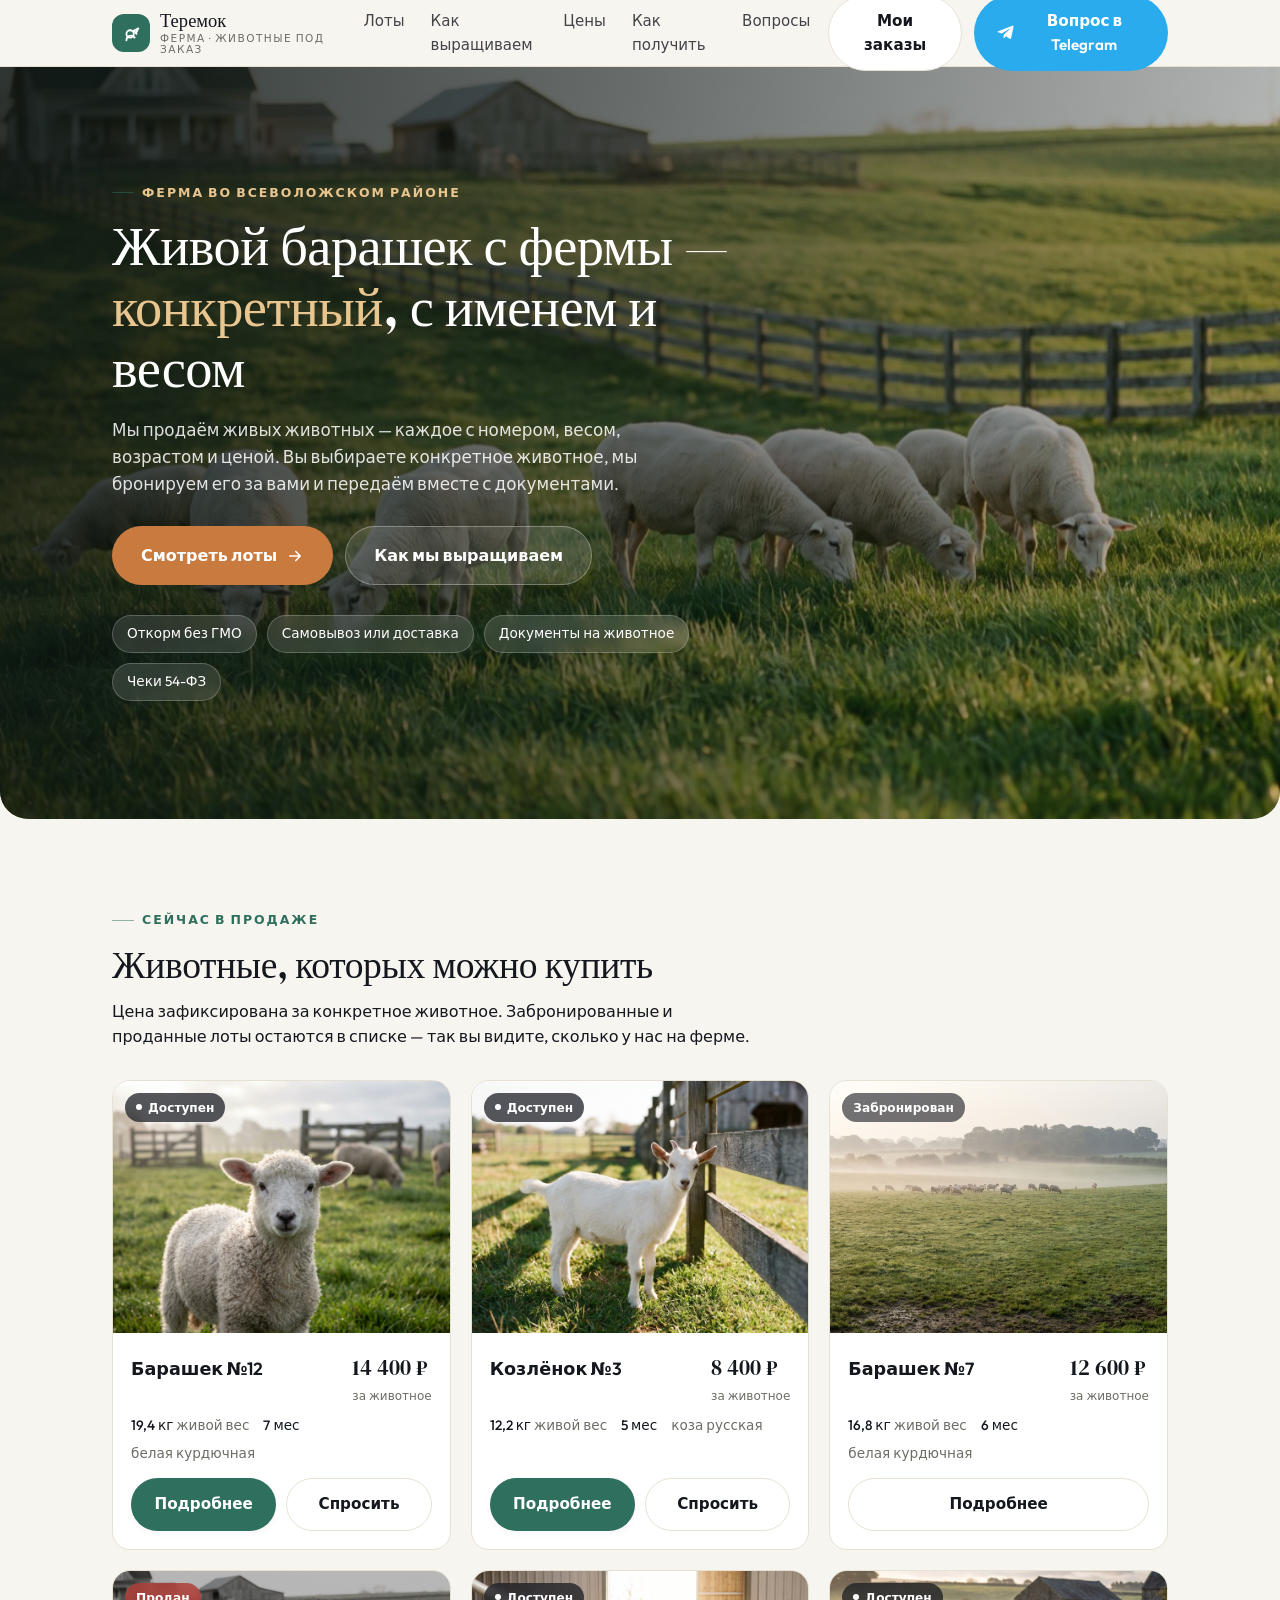
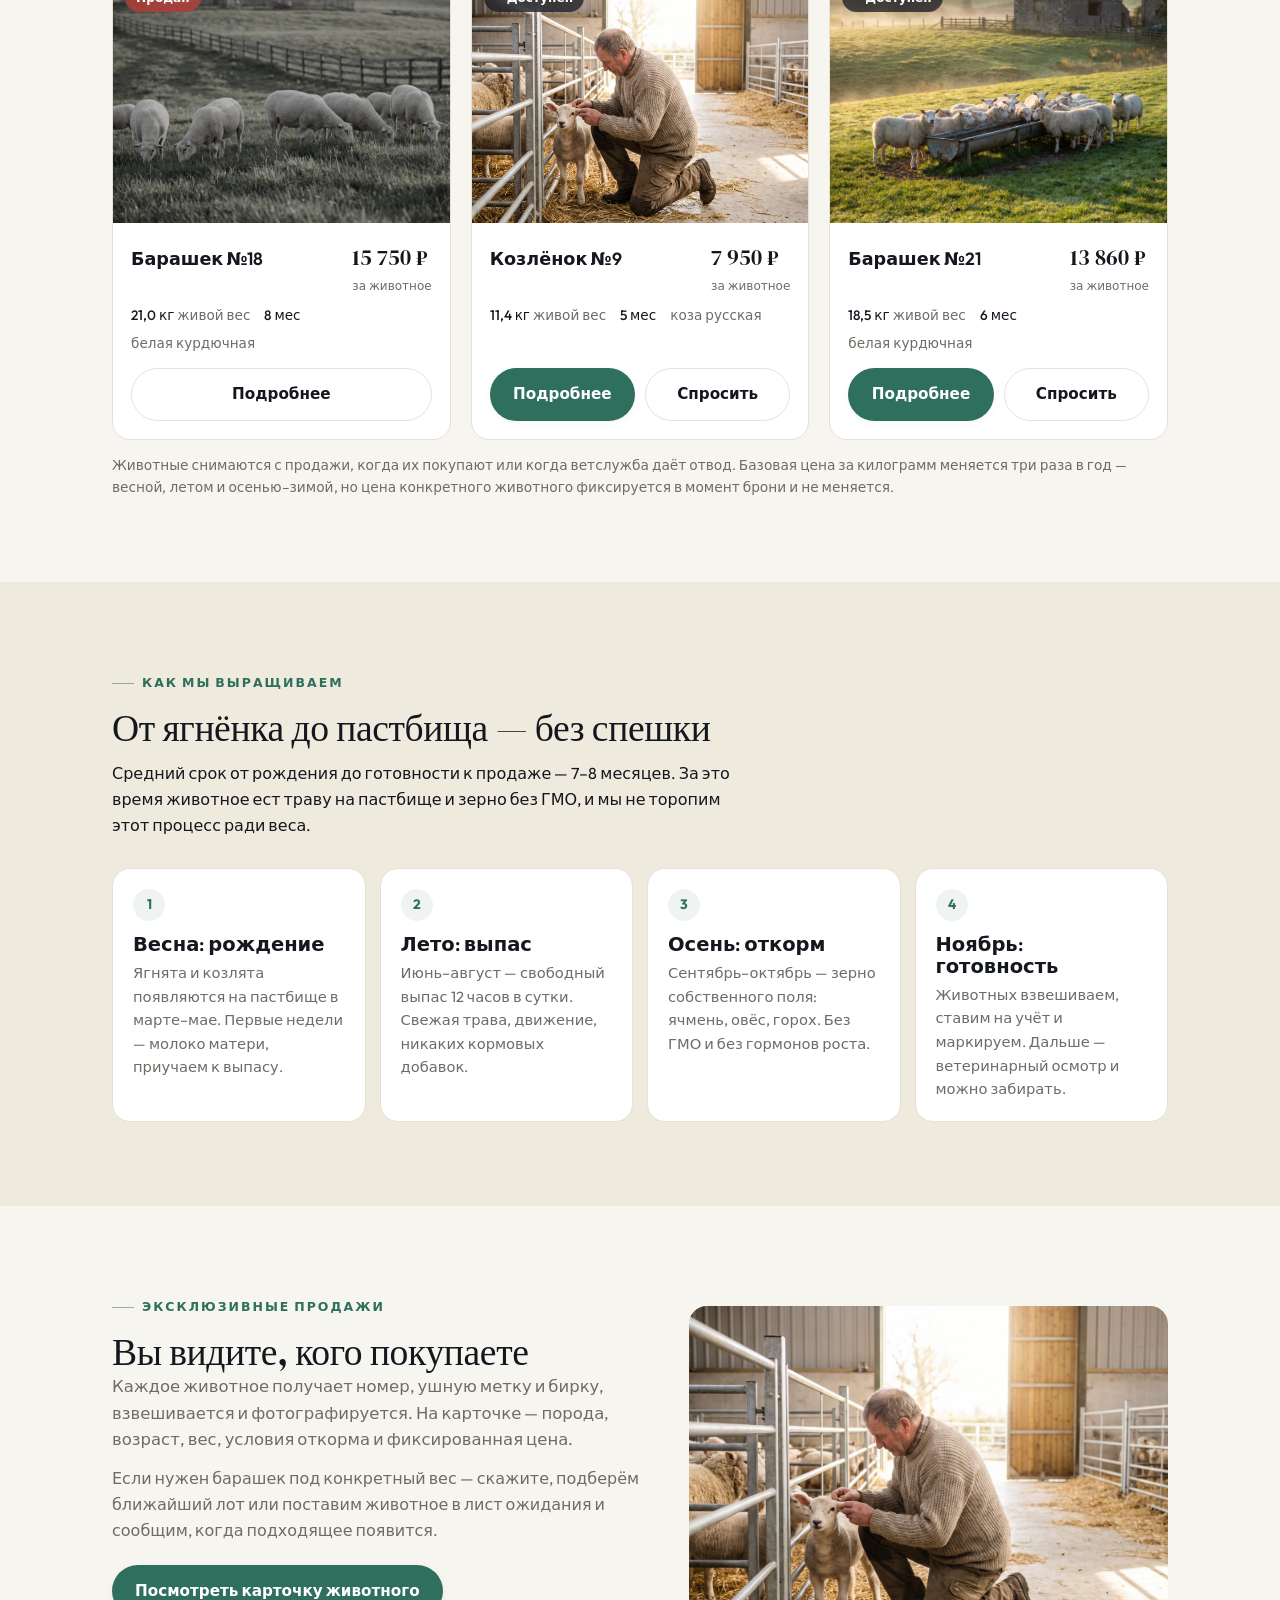
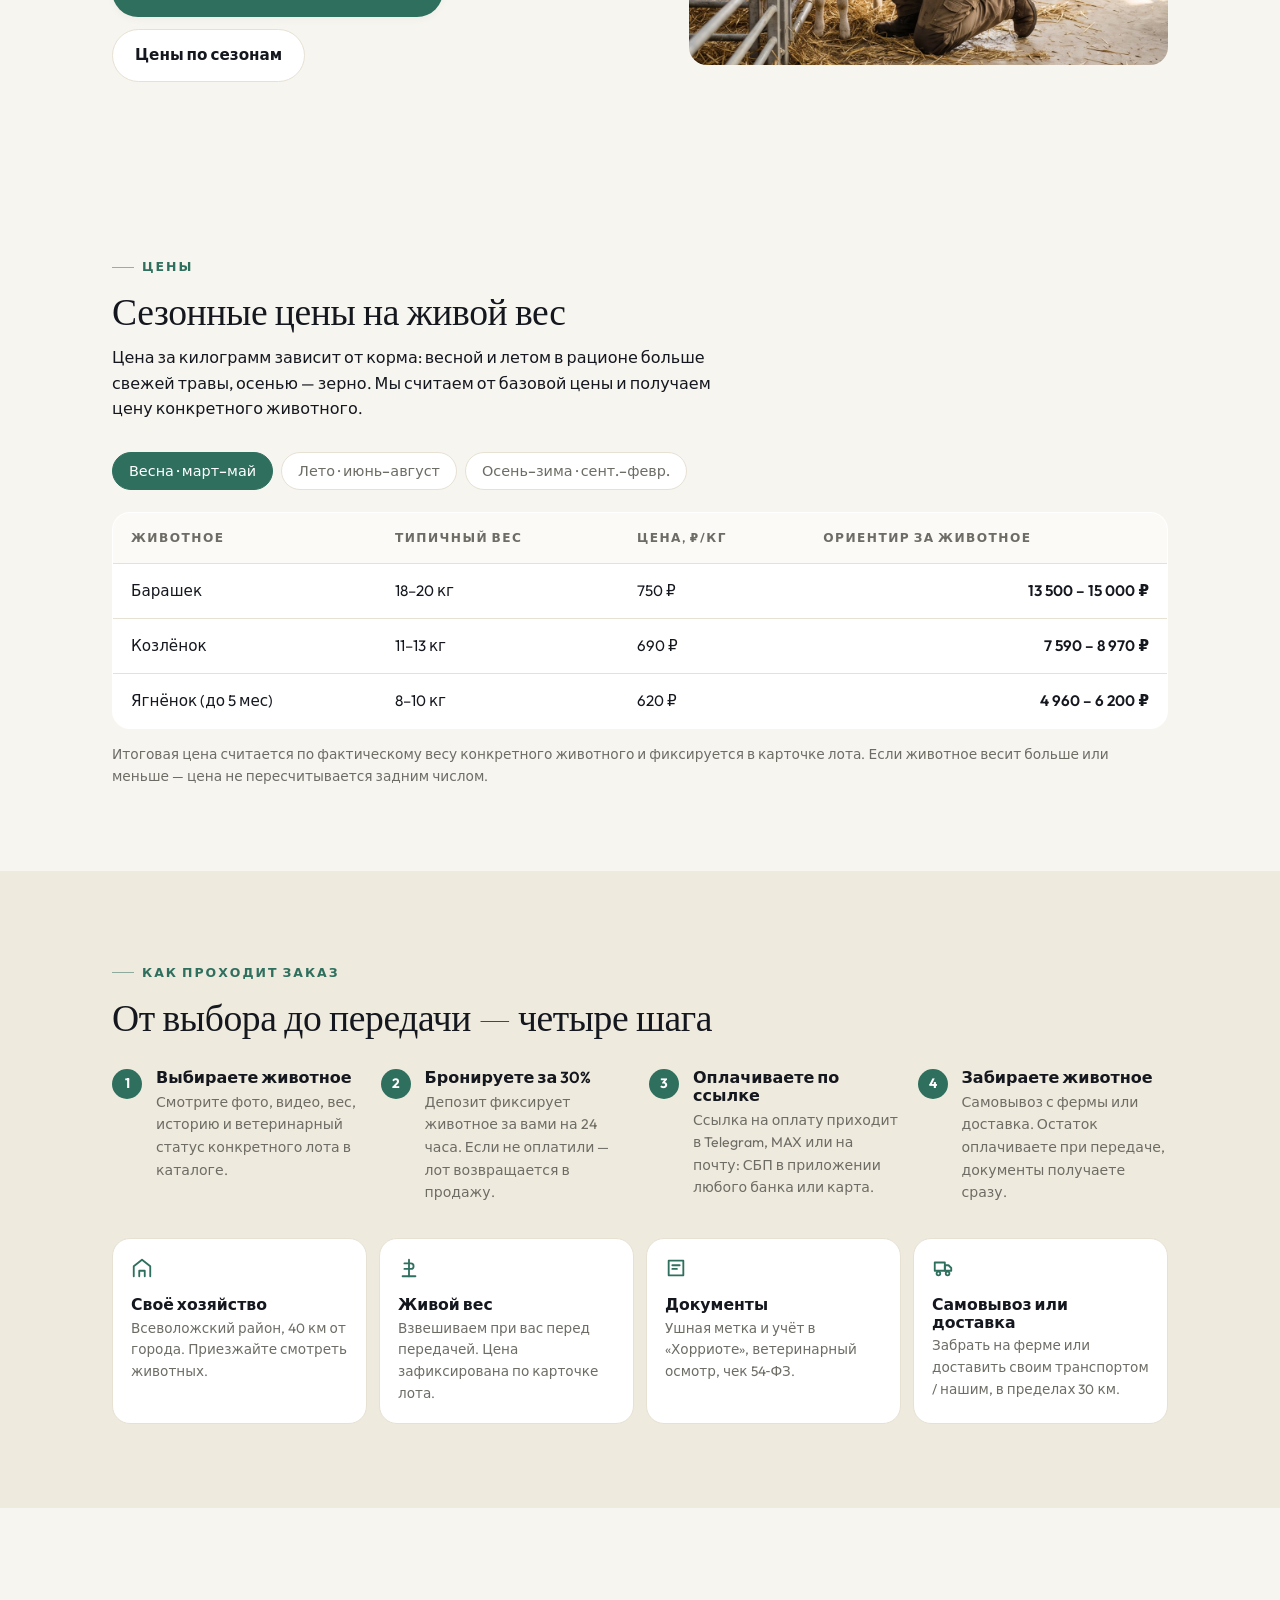
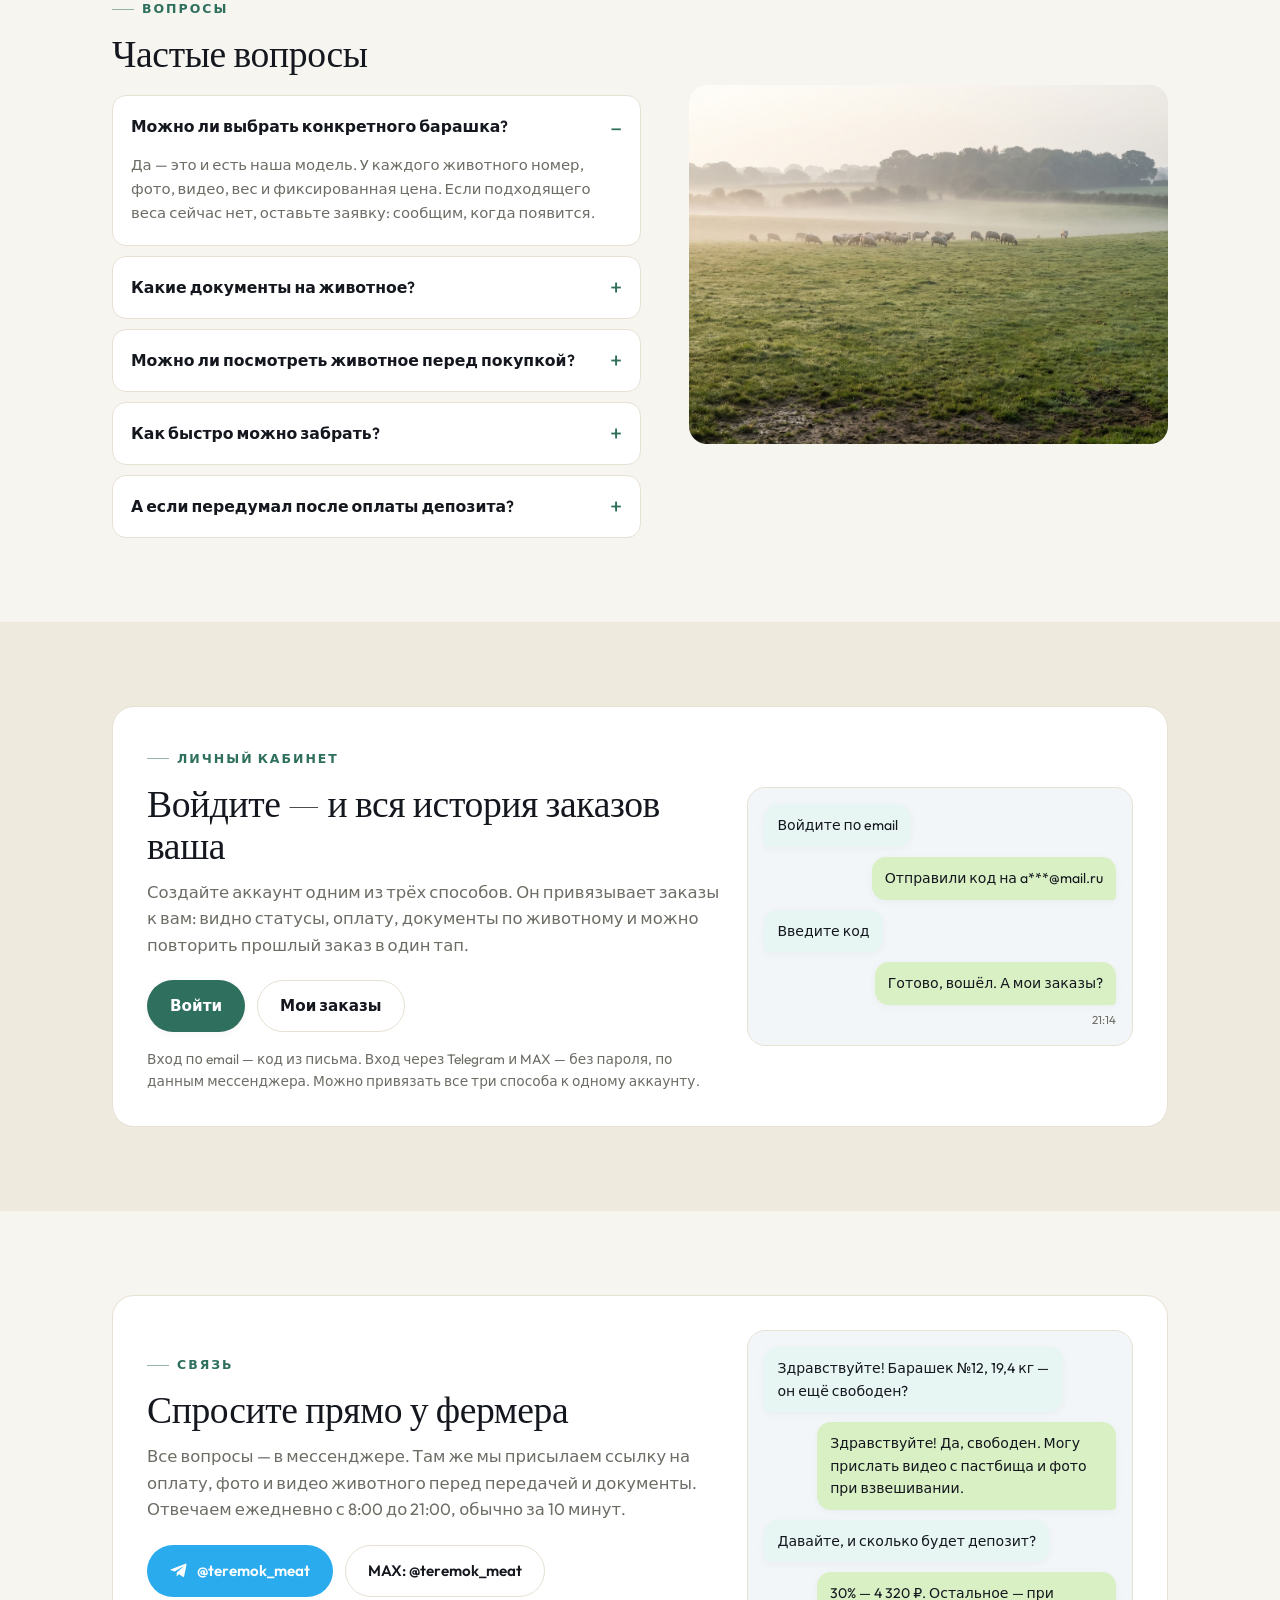
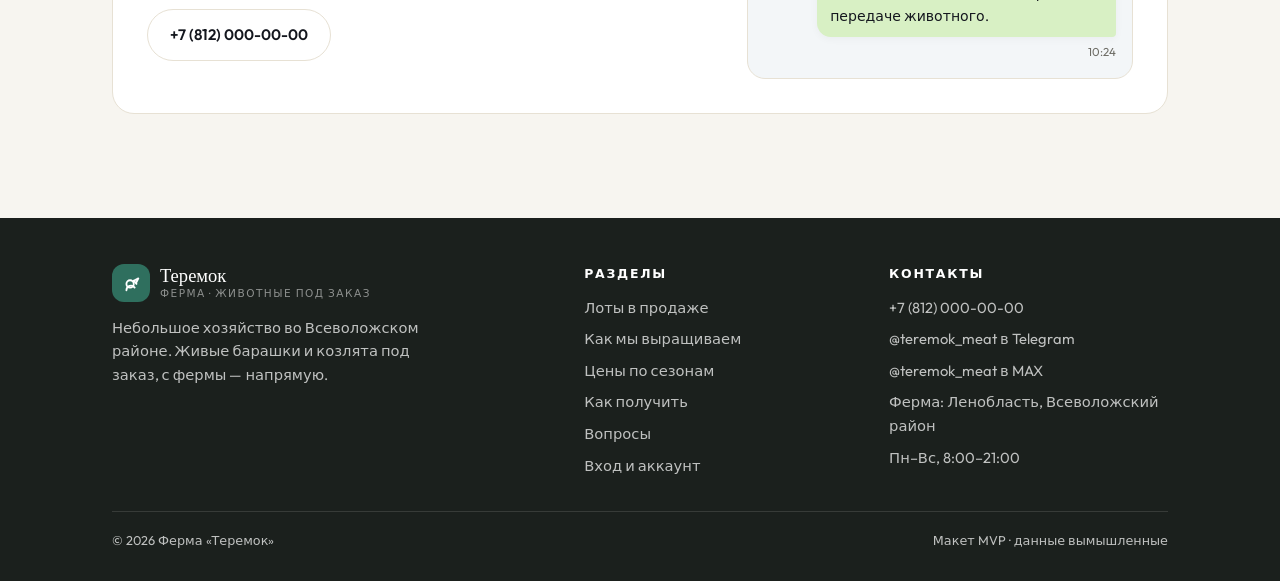
==== commit b3a09ff2: "fix(catalog): заменить фото мясных продуктов на кадр со стадом Концепция «только живые животные»: в " ====
--- a/index.html
+++ b/index.html
@@ -200,7 +200,7 @@
       <!-- Лот 6 -->
       <article class="lot-card">
         <div class="lot-card__media">
-          <img src="assets/meat-cuts.jpg" alt="Стадо на выпасе у водопоя" loading="lazy">
+          <img src="assets/flock-water.jpg" alt="Стадо овец у поилки на пастбище" loading="lazy">
           <span class="badge badge--dark"><span class="badge__dot"></span>Доступен</span>
         </div>
         <div class="lot-card__body">
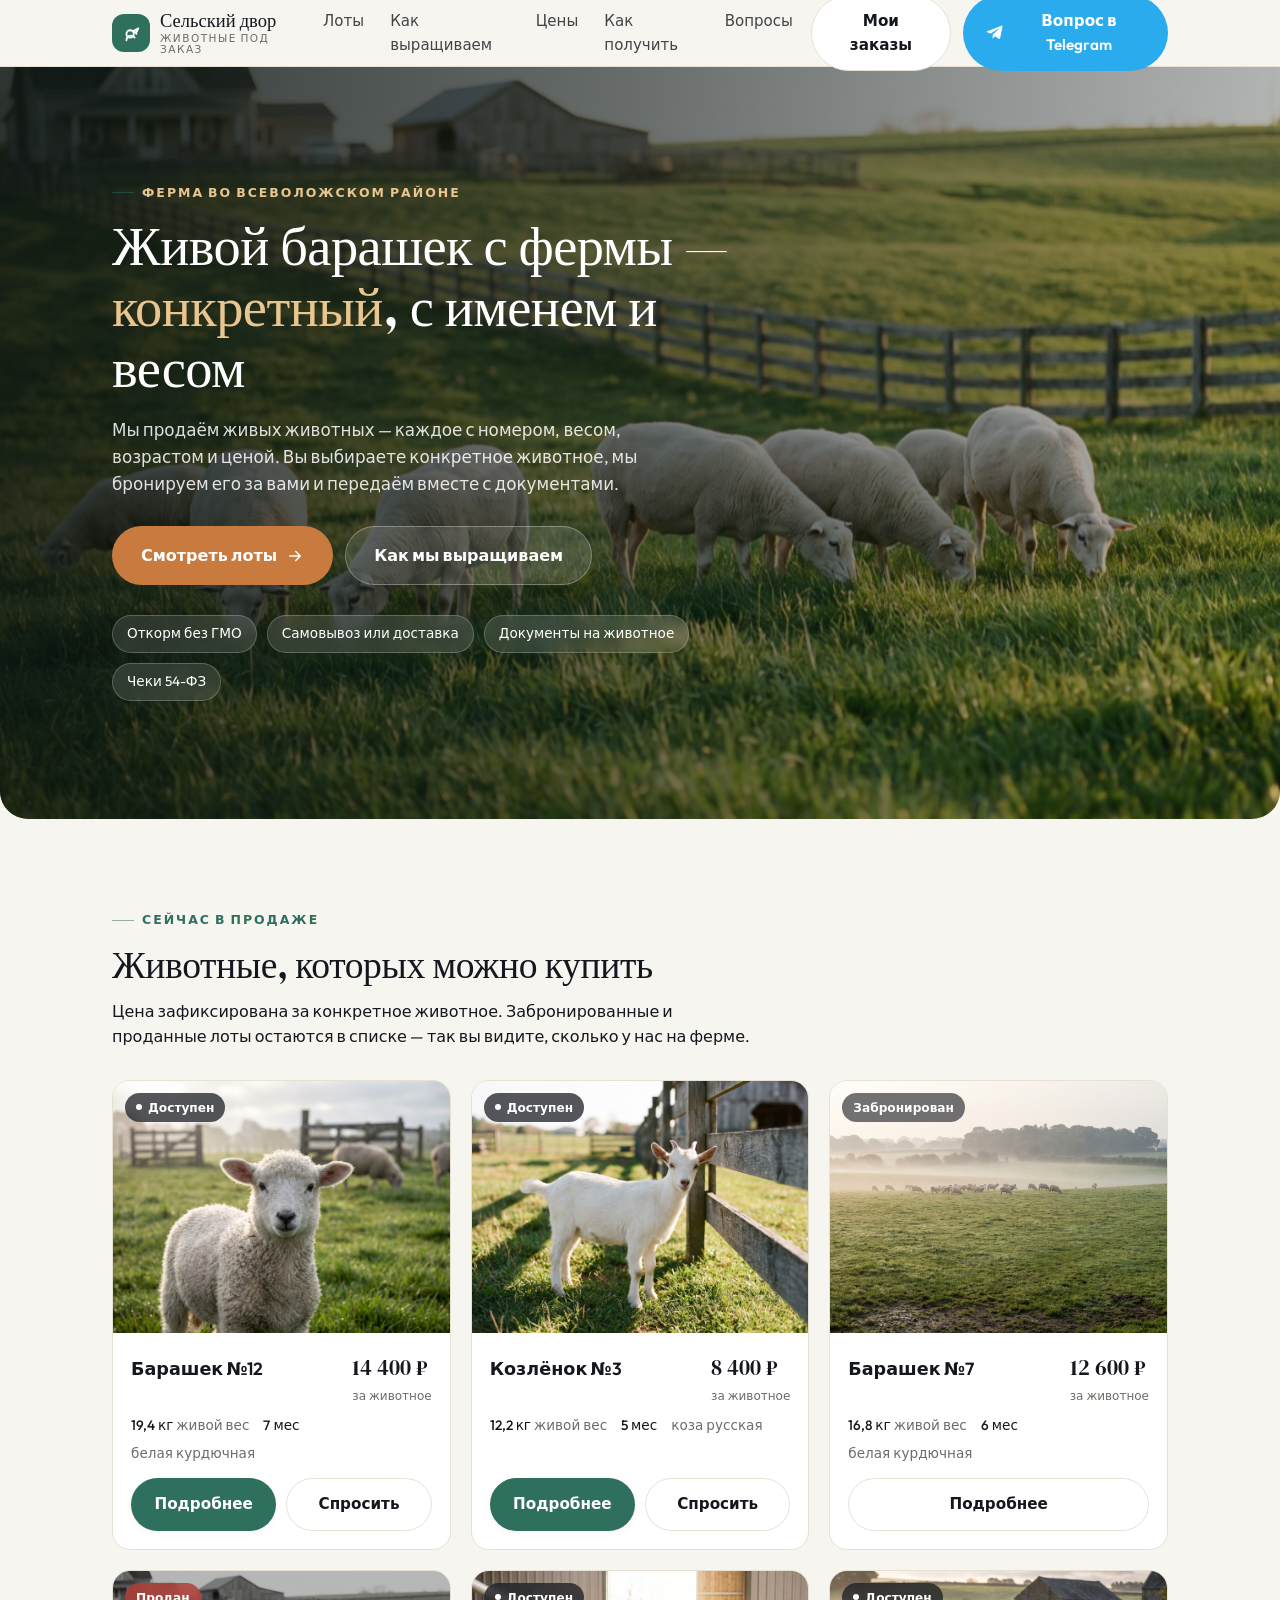
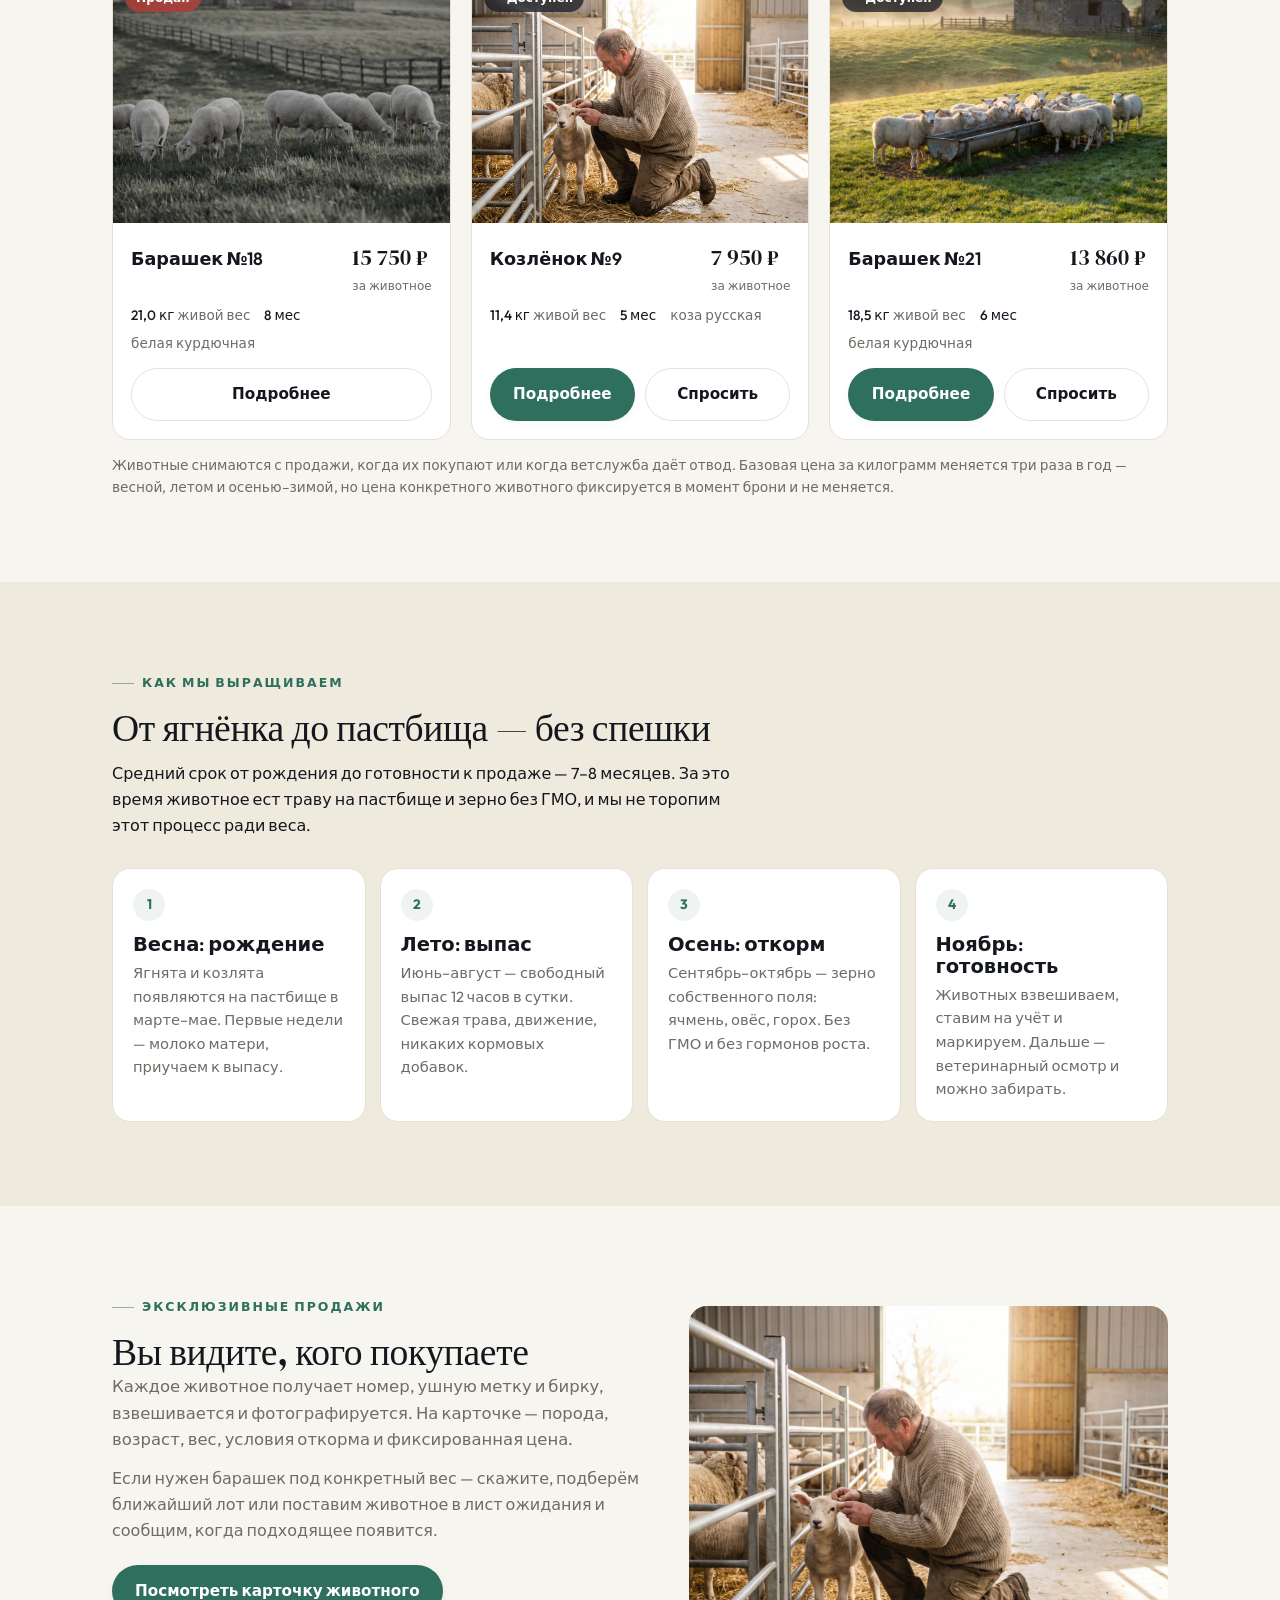
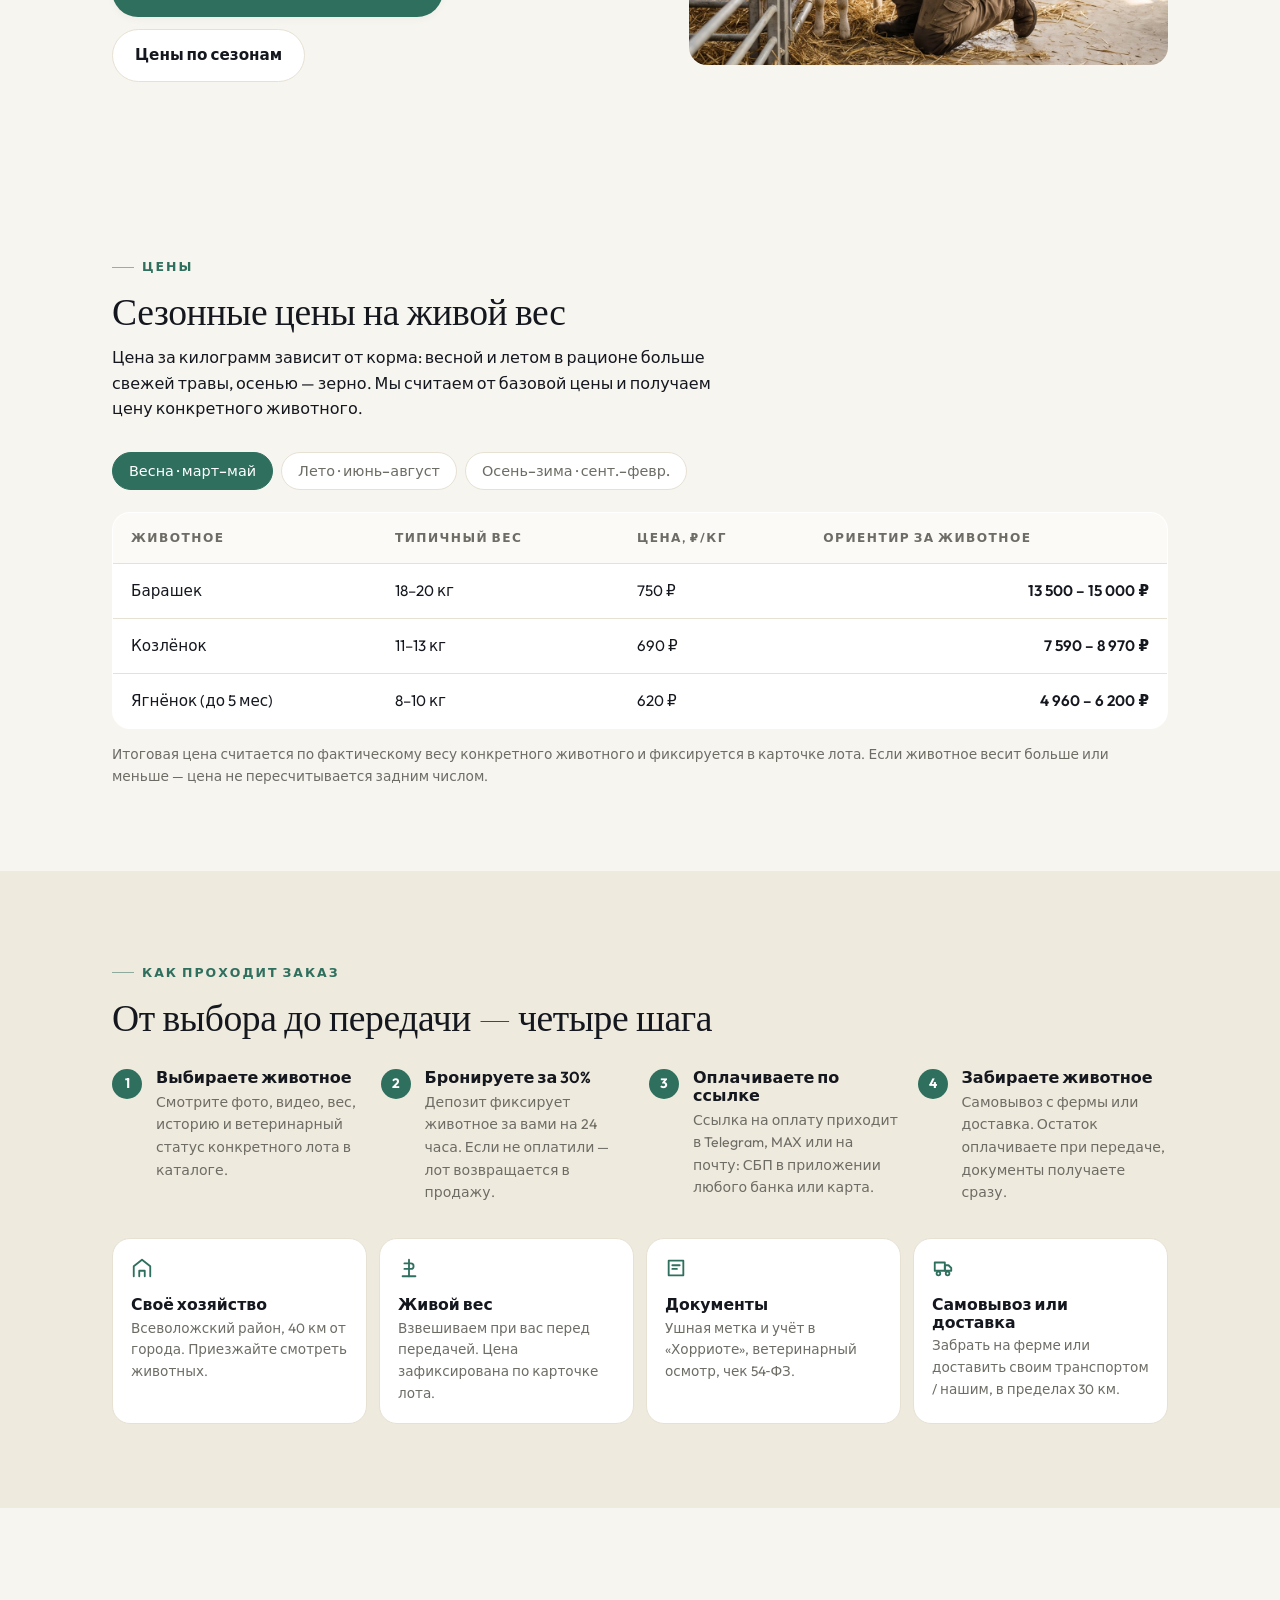
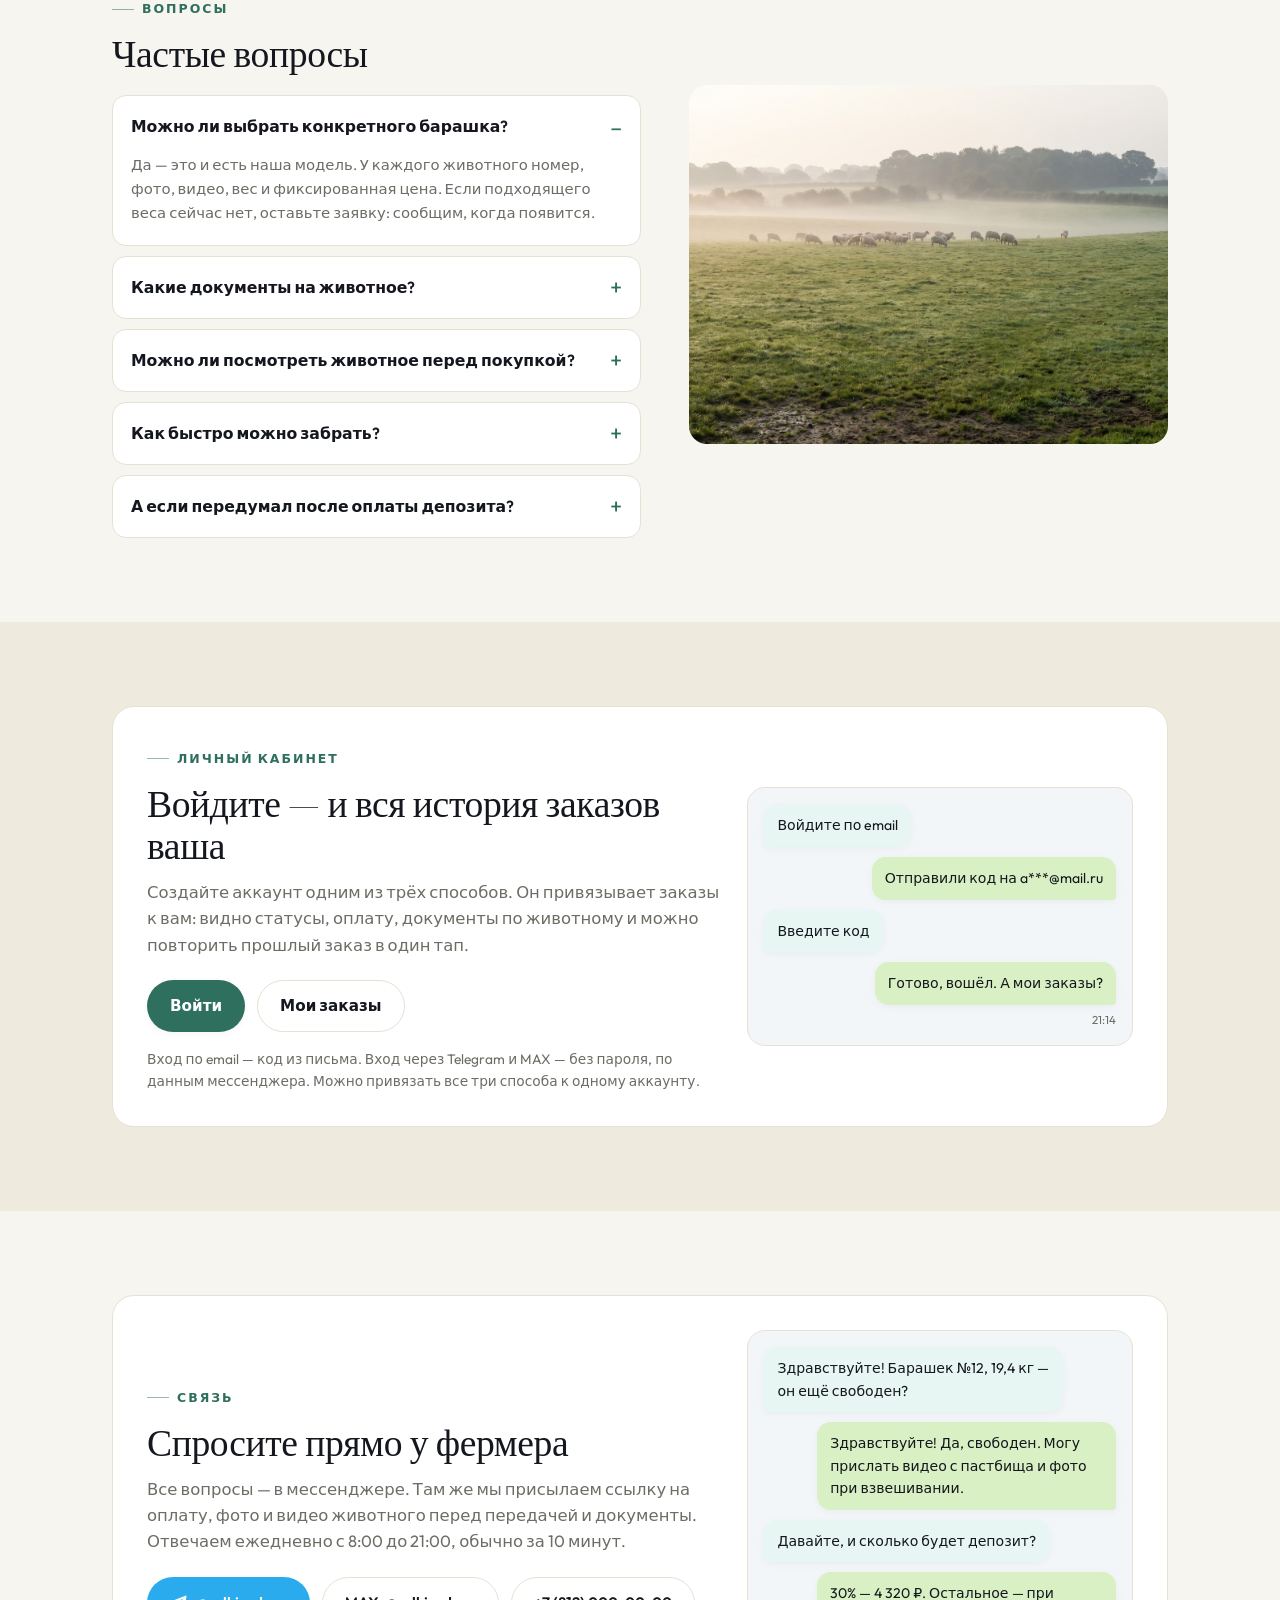
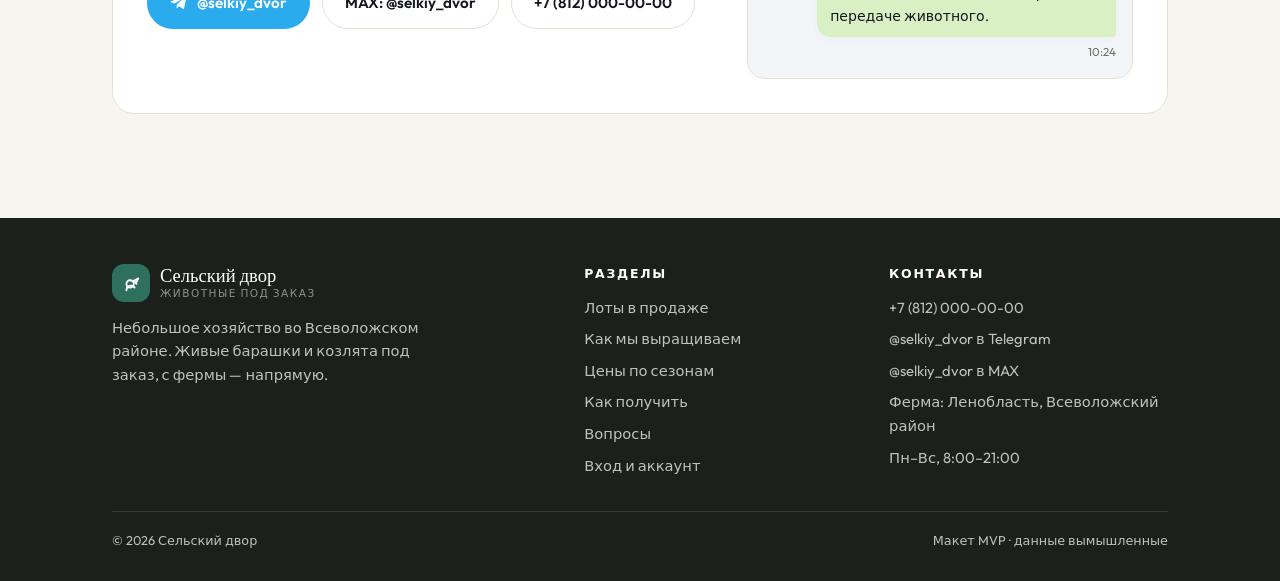
==== commit 365aefb7: "refactor(brand): переименовать проект в «Сельский двор» (Selskii-dvor) - папка проекта: mutton-shop/" ====
--- a/index.html
+++ b/index.html
@@ -3,7 +3,7 @@
 <head>
 <meta charset="utf-8">
 <meta name="viewport" content="width=device-width, initial-scale=1">
-<title>Ферма «Теремок» — живые барашки и козлята под заказ</title>
+<title>Сельский двор — живые барашки и козлята под заказ</title>
 <link rel="preconnect" href="https://fonts.googleapis.com">
 <link rel="preconnect" href="https://fonts.gstatic.com" crossorigin>
 <link href="https://fonts.googleapis.com/css2?family=DM+Serif+Display&family=Outfit:wght@400;500;600;700&display=swap" rel="stylesheet">
@@ -17,7 +17,7 @@
       <span class="logo__mark">
         <svg viewBox="0 0 24 24" fill="none" stroke="currentColor" stroke-width="2" stroke-linecap="round" stroke-linejoin="round"><path d="M7 20a5 5 0 0 1 9-3"/><path d="M11 17a4 4 0 1 0 0-8 4 4 0 0 0 0 8Z"/><path d="M15 9.5 20 7l-2 4"/><path d="M15 9.5 18 13"/></svg>
       </span>
-      <span class="logo__text">Теремок<span>ферма · животные под заказ</span></span>
+      <span class="logo__text">Сельский двор<span>животные под заказ</span></span>
     </a>
     <nav class="nav">
       <a href="#lots">Лоты</a>
@@ -418,9 +418,9 @@
         <div style="display:flex;gap:12px;flex-wrap:wrap;margin-top:22px">
           <a class="btn btn-tg" href="#">
             <svg viewBox="0 0 24 24" fill="currentColor"><path d="M21.9 4.3 18.8 19c-.2 1-.9 1.3-1.8.8l-4.9-3.6-2.4 2.3c-.3.3-.5.5-1 .5l.4-4.9 8.9-8c.4-.3-.1-.5-.6-.2L6.2 12.7 1.4 11c-1-.3-1-1 .2-1.5l19-7.3c.9-.3 1.6.2 1.3 2.1Z"/></svg>
-            @teremok_meat
+            @selkiy_dvor
           </a>
-          <a class="btn btn-outline" href="#">MAX: @teremok_meat</a>
+          <a class="btn btn-outline" href="#">MAX: @selkiy_dvor</a>
           <a class="btn btn-outline" href="tel:+78120000000">+7 (812) 000-00-00</a>
         </div>
       </div>
@@ -443,7 +443,7 @@
           <span class="logo__mark">
             <svg viewBox="0 0 24 24" fill="none" stroke="currentColor" stroke-width="2" stroke-linecap="round" stroke-linejoin="round"><path d="M7 20a5 5 0 0 1 9-3"/><path d="M11 17a4 4 0 1 0 0-8 4 4 0 0 0 0 8Z"/><path d="M15 9.5 20 7l-2 4"/><path d="M15 9.5 18 13"/></svg>
           </span>
-          <span class="logo__text">Теремок<span>ферма · животные под заказ</span></span>
+          <span class="logo__text">Сельский двор<span>животные под заказ</span></span>
         </div>
         <p style="max-width:34ch;font-size:.92rem">Небольшое хозяйство во Всеволожском районе. Живые барашки и козлята под заказ, с фермы — напрямую.</p>
       </div>
@@ -462,15 +462,15 @@
         <h4>Контакты</h4>
         <ul>
           <li><a href="tel:+78120000000">+7 (812) 000-00-00</a></li>
-          <li><a href="#tg">@teremok_meat в Telegram</a></li>
-          <li><a href="#tg">@teremok_meat в MAX</a></li>
+          <li><a href="#tg">@selkiy_dvor в Telegram</a></li>
+          <li><a href="#tg">@selkiy_dvor в MAX</a></li>
           <li>Ферма: Ленобласть, Всеволожский район</li>
           <li>Пн–Вс, 8:00–21:00</li>
         </ul>
       </div>
     </div>
     <div class="footer__bottom">
-      <span>© 2026 Ферма «Теремок»</span>
+      <span>© 2026 Сельский двор</span>
       <span>Макет MVP · данные вымышленные</span>
     </div>
   </div>
--- a/assets/styles.css
+++ b/assets/styles.css
@@ -1,4 +1,4 @@
-/* Ферма «Теремок» — клиентский макет MVP */
+/* Сельский двор — клиентский макет MVP */
 
 :root {
   --cream: #f7f5f0;
